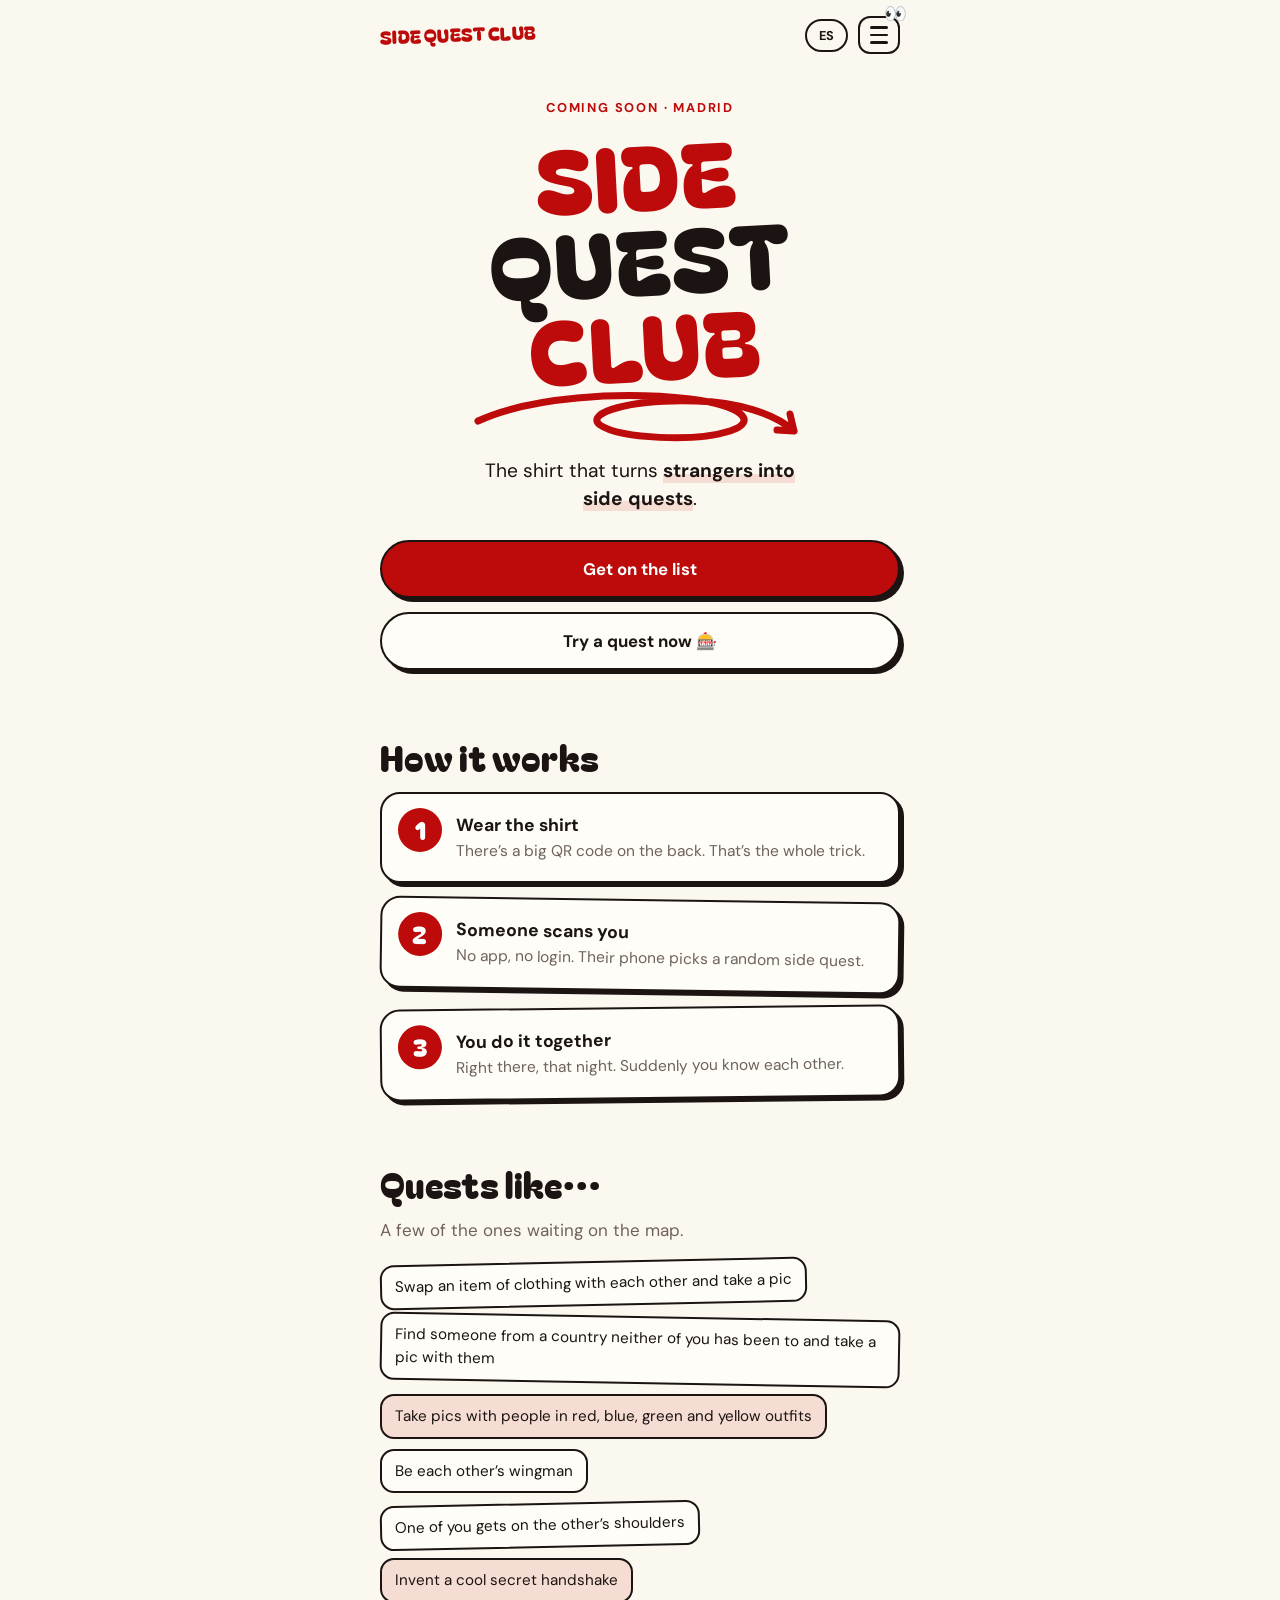
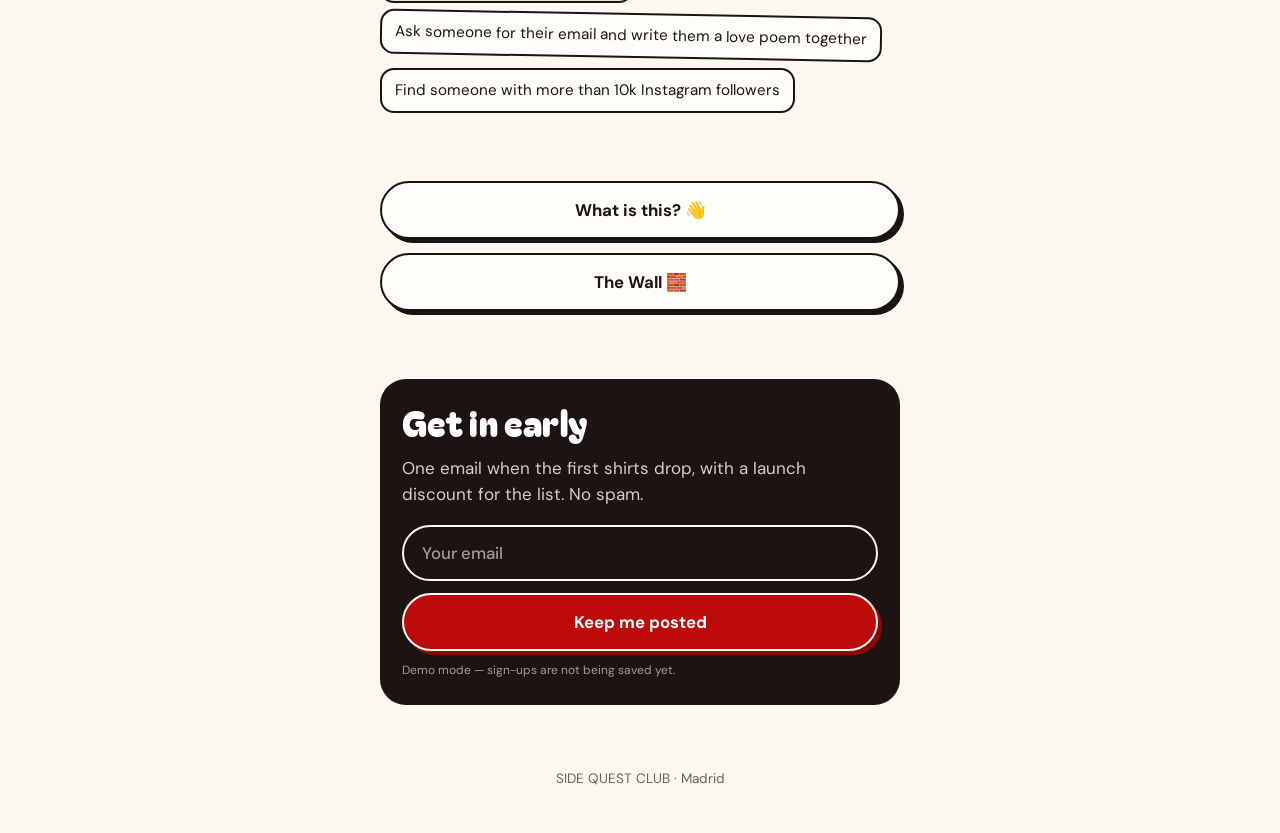
==== index.html @ 709b8482 "Off-the-usual-night map, new opening line, general quest pack, wall handles - Map now shows the rout" ====
<!doctype html>
<html lang="en">
<head>
<meta charset="utf-8">
<meta name="viewport" content="width=device-width,initial-scale=1,viewport-fit=cover">
<title>SIDE QUEST CLUB — the shirt that starts side quests</title>
<meta name="description" content="A shirt with a QR code on the back. People scan it, get a side quest, and you do it together. Side Quest Club gets people out of their comfort zone and talking to each other.">
<meta name="theme-color" content="#fbf8ef">
<link rel="preload" href="fonts/bagel-fat-one.woff2" as="font" type="font/woff2" crossorigin>
<link rel="stylesheet" href="css/style.css">
</head>
<body>
<div class="wrap">
  <header class="top">
    <a class="mark display" href="#home">SIDE QUEST CLUB</a>
    <div class="right">
      <button class="lang" id="lang" aria-label="Language">ES</button>
      <button class="burger" id="burger" aria-label="Menu"><i></i><i></i><i></i><span class="peek" aria-hidden="true">👀</span></button>
    </div>
  </header>

  <nav class="menu" id="menu" hidden>
    <button class="x" id="menuClose" aria-label="Close">✕</button>
    <a href="#home"><span data-i18n="mHome"></span><small data-i18n="mHomeS"></small></a>
    <a href="p/?s=demo" id="tryLink"><span data-i18n="mTry"></span><small data-i18n="mTryS"></small></a>
    <a href="#wall"><span data-i18n="mWall"></span><small data-i18n="mWallS"></small></a>
    <a href="#about"><span data-i18n="mAbout"></span><small data-i18n="mAboutS"></small></a>
    <a href="#club"><span data-i18n="mClub"></span><small data-i18n="mClubS"></small></a>
    <div class="foot">SIDE QUEST CLUB · Madrid</div>
  </nav>

  <main>
    <!-- ===== HOME ===== -->
    <section id="v-home" hidden style="padding:0">
      <div class="hero">
        <div class="kicker" data-i18n="hKicker"></div>
        <h1 class="display"><span>SIDE</span><span class="ink">QUEST</span><span>CLUB</span></h1>
        <svg class="loop" viewBox="0 0 340 60" aria-hidden="true"><path d="M8 34C60 10 150 4 220 12c50 6 70 22 40 32-34 11-110 8-130-6-16-12 30-26 96-24 40 1 78 12 98 30m0 0-4-17m4 17-17-1"/></svg>
        <p class="lede" data-i18n="hLede"></p>
        <div class="stack">
          <a class="btn red" href="#club" data-i18n="ctaList"></a>
          <a class="btn" href="p/?s=demo" data-i18n="ctaTry"></a>
        </div>
      </div>
      <section>
        <h2 class="display" data-i18n="howH"></h2>
        <div class="steps">
          <div class="step"><h3 data-i18n="s1h"></h3><p data-i18n="s1p"></p></div>
          <div class="step"><h3 data-i18n="s2h"></h3><p data-i18n="s2p"></p></div>
          <div class="step"><h3 data-i18n="s3h"></h3><p data-i18n="s3p"></p></div>
        </div>
      </section>
      <section>
        <h2 class="display" data-i18n="questsH"></h2>
        <p class="sub" data-i18n="questsP"></p>
        <div class="chips" id="chips"></div>
      </section>
      <section class="stack">
        <a class="btn" href="#about" data-i18n="hAbout"></a>
        <a class="btn" href="#wall" data-i18n="hWall"></a>
      </section>
      <section>
        <div class="wlbox">
          <h2 class="display" data-i18n="listH"></h2>
          <p class="sub" data-i18n="listP"></p>
          <form class="wl" data-source="home" novalidate>
            <input type="email" name="email" autocomplete="email" inputmode="email" autocapitalize="off" autocorrect="off" maxlength="120" aria-label="Email">
            <p class="wlerr" hidden></p>
            <button class="btn red" type="submit"></button>
          </form>
          <p class="demo" hidden></p>
        </div>
      </section>
    </section>

    <!-- ===== WALL ===== -->
    <section class="page" id="v-wall" hidden>
      <div class="kicker" data-i18n="wallKicker"></div>
      <h1 class="display" data-i18n="wallTitle"></h1>
      <p class="sub" data-i18n="wallSub"></p>
      <form class="wallform" id="wallForm">
        <textarea id="wallText" rows="3" maxlength="280" required data-i18n-ph="wallPh"></textarea>
        <input type="text" id="wallIg" maxlength="31" autocapitalize="off" autocorrect="off" autocomplete="off" data-i18n-ph="igPh">
        <button class="btn red" type="submit" id="wallSend" data-i18n="wallSend"></button>
      </form>
      <div class="wallbg"><div class="msgs" id="msgs"></div></div>
      <p class="smallnote" id="wallDemo" hidden data-i18n="wallDemo"></p>
    </section>

    <!-- ===== ABOUT ===== -->
    <section class="page" id="v-about" hidden>
      <div class="kicker" data-i18n="abKicker"></div>
      <h1 class="display" data-i18n="abTitle"></h1>
      <p class="big" data-i18n="abVision"></p>
      <h2 data-i18n="abMissionH"></h2>
      <p data-i18n="abMission"></p>
      <p data-i18n="abMission2"></p>
      <h2 data-i18n="abWhoH"></h2>
      <p data-i18n="abWho1"></p>
      <p data-i18n="abWho2"></p>
      <p data-i18n="abWho3"></p>
      <span class="sig">— Aron</span>
      <div class="stack" style="margin-top:26px">
        <a class="btn red" href="#club" data-i18n="abCta"></a>
      </div>
    </section>

    <!-- ===== CLUB ===== -->
    <section class="page" id="v-club" hidden>
      <div class="kicker" data-i18n="clKicker"></div>
      <h1 class="display" data-i18n="clTitle"></h1>
      <p data-i18n="clIntro"></p>
      <div class="cards">
        <div class="cardx"><span class="tag" data-i18n="tagFirst"></span><h3 data-i18n="c1h"></h3><p data-i18n="c1p"></p></div>
        <div class="cardx"><span class="tag" data-i18n="tagPlan"></span><h3 data-i18n="c2h"></h3><p data-i18n="c2p"></p></div>
        <div class="cardx"><span class="tag" data-i18n="tagPlan"></span><h3 data-i18n="c3h"></h3><p data-i18n="c3p"></p></div>
        <div class="cardx"><span class="tag" data-i18n="tagPlan"></span><h3 data-i18n="c4h"></h3><p data-i18n="c4p"></p></div>
      </div>
      <div class="wlbox">
        <h2 class="display" data-i18n="listH"></h2>
        <p class="sub" data-i18n="listP"></p>
        <form class="wl" data-source="club-page" novalidate>
          <input type="email" name="email" autocomplete="email" inputmode="email" autocapitalize="off" autocorrect="off" maxlength="120" aria-label="Email">
          <p class="wlerr" hidden></p>
          <button class="btn red" type="submit"></button>
        </form>
        <p class="demo" hidden></p>
      </div>
    </section>
  </main>
  <footer>SIDE QUEST CLUB · Madrid</footer>
</div>
<script src="js/text.js"></script>
<script src="js/common.js"></script>
<script src="js/quests.js"></script>
<script src="js/home.js"></script>
</body>
</html>
---- css/style.css ----
@font-face{font-family:"Bagel Fat One";src:url(../fonts/bagel-fat-one.woff2) format("woff2");font-display:swap}
@font-face{font-family:"DM Sans";src:url(../fonts/dm-sans.woff2) format("woff2");font-weight:100 1000;font-display:swap}
:root{--bg:#fbf8ef;--ink:#1b1412;--red:#bd0a0a;--red-d:#8f0606;--blush:#f6ddd3;--mute:#6f625c;--card:#fffdf7;--redt:#bd0a0a;--sh:4px 4px 0 var(--ink)}
*{box-sizing:border-box;margin:0}
html{-webkit-text-size-adjust:100%}
body{background:var(--bg);color:var(--ink);font:400 17px/1.5 "DM Sans",system-ui,-apple-system,Segoe UI,sans-serif;min-height:100dvh;overflow-x:hidden}
[hidden]{display:none!important}
.wrap{max-width:560px;margin:0 auto;padding:0 20px}
.display{font-family:"Bagel Fat One","Arial Black",system-ui,sans-serif;font-weight:400;line-height:.95;letter-spacing:.01em}
a{color:inherit}

/* top bar */
.top{display:flex;align-items:center;justify-content:space-between;padding:16px 0}
.mark{font-size:1.15rem;color:var(--redt);text-decoration:none;transform:rotate(-2deg);display:inline-block}
.lang{font:700 .8rem "DM Sans",sans-serif;background:none;border:2px solid var(--ink);border-radius:99px;padding:6px 12px;color:var(--ink);cursor:pointer}

/* buttons */
.btn{display:block;width:100%;font:700 1.05rem "DM Sans",sans-serif;padding:16px 20px;border-radius:99px;border:2.5px solid var(--ink);background:var(--card);color:var(--ink);box-shadow:var(--sh);cursor:pointer;text-align:center;text-decoration:none;transition:transform .08s,box-shadow .08s}
.btn:active{transform:translate(3px,3px);box-shadow:1px 1px 0 var(--ink)}
.btn.red{background:var(--red);color:#fff}
.btn.big{font-family:"Bagel Fat One",sans-serif;font-weight:400;font-size:1.9rem;letter-spacing:.04em;padding:18px}
.btn.plain{border:0;box-shadow:none;background:none;text-decoration:underline;font-weight:500;color:var(--mute);padding:10px}
.btn:disabled{opacity:.6}
.stack{display:grid;gap:14px}

/* hero */
.hero{padding:28px 0 36px;text-align:center;position:relative}
.kicker{font-weight:700;font-size:.8rem;letter-spacing:.14em;text-transform:uppercase;color:var(--redt)}
.hero h1{font-size:clamp(3.4rem,17vw,5.6rem);color:var(--red);margin:14px 0 6px;transform:rotate(-3deg)}
.hero h1 span{display:block}
.hero h1 .ink{color:var(--ink)}
.loop{display:block;width:78%;max-width:340px;margin:-6px auto 10px}
.loop path{fill:none;stroke:var(--red);stroke-width:7;stroke-linecap:round;stroke-linejoin:round}
.lede{font-size:1.2rem;max-width:26ch;margin:0 auto 26px}
.lede b{background:linear-gradient(transparent 62%,var(--blush) 62%)}

section{padding:34px 0}
h2.display{font-size:2.2rem;margin-bottom:18px}
.sub{color:var(--mute);margin-bottom:18px}

/* steps */
.steps{display:grid;gap:16px;counter-reset:s}
.step{background:var(--card);border:2.5px solid var(--ink);border-radius:20px;padding:18px 18px 18px 74px;position:relative;box-shadow:var(--sh)}
.step:nth-child(2){transform:rotate(.8deg)}.step:nth-child(3){transform:rotate(-.6deg)}
.step::before{counter-increment:s;content:counter(s);position:absolute;left:16px;top:14px;width:44px;height:44px;border-radius:50%;background:var(--red);color:#fff;font:400 1.5rem/44px "Bagel Fat One",sans-serif;text-align:center}
.step h3{font-size:1.1rem;margin-bottom:2px}
.step p{color:var(--mute);font-size:.97rem}

/* quest chips */
.chips{display:flex;flex-wrap:wrap;gap:10px}
.chip{border:2px solid var(--ink);border-radius:14px;padding:9px 13px;font-size:.95rem;background:var(--card)}
.chip:nth-child(3n){background:var(--blush)}
.chip:nth-child(4n+1){transform:rotate(-1.2deg)}.chip:nth-child(5n+2){transform:rotate(1deg)}

/* waitlist */
.wlbox{background:var(--ink);color:var(--bg);border-radius:26px;padding:26px 22px}
.wlbox h2{color:#fff}
.wlbox .sub{color:#d9cdc6}
.wl{display:grid;gap:12px}
.wl input{font:500 1.05rem "DM Sans",sans-serif;padding:15px 18px;border-radius:99px;border:2.5px solid var(--bg);background:transparent;color:#fff;width:100%}
.wl input::placeholder{color:#a89a93}
.wl .btn{border-color:var(--bg);box-shadow:4px 4px 0 var(--red-d)}
.wlmsg{font-weight:700;font-size:1.1rem;padding:8px 0}
.wlerr{color:#ffb4a8;font-size:.9rem}
.demo{font-size:.75rem;color:#a89a93;margin-top:10px}
.light.wlbox{background:var(--card);color:var(--ink);border:2.5px solid var(--ink);box-shadow:var(--sh)}
.light.wlbox h2{color:var(--redt)}.light.wlbox .sub{color:var(--mute)}
.light .wl input{border-color:var(--ink);color:var(--ink)}
.light .wl .btn{border-color:var(--ink);box-shadow:var(--sh)}
.light .wlerr{color:var(--red)}.light .demo{color:var(--mute)}

footer{padding:30px 0 44px;text-align:center;color:var(--mute);font-size:.85rem}

/* ===== play page ===== */
.play{padding:6px 0 40px;text-align:center}
.play h1{font-size:clamp(2.3rem,11vw,3.2rem);color:var(--redt);margin:8px 0 10px;transform:rotate(-2deg)}
.play .sub{max-width:30ch;margin-left:auto;margin-right:auto}
.machine{background:var(--card);border:3px solid var(--ink);border-radius:26px;box-shadow:6px 6px 0 var(--ink);padding:14px;margin:20px 0 22px}
.machine .lbl{font-weight:700;font-size:.72rem;letter-spacing:.16em;text-transform:uppercase;color:var(--mute);margin-bottom:10px}
.window{border:2.5px solid var(--ink);border-radius:16px;background:var(--bg);min-height:150px;display:grid;place-items:center;padding:18px;overflow:hidden}
.reel{font-size:1.35rem;font-weight:700;line-height:1.25}
.reel.q{font-family:"Bagel Fat One",sans-serif;font-weight:400;font-size:3rem;color:var(--redt);letter-spacing:.1em}
.reel.tick{animation:tick .09s ease-out}
.reel.land{animation:land .45s cubic-bezier(.2,1.6,.4,1)}
@keyframes tick{from{transform:translateY(-60%);opacity:.2;filter:blur(3px)}to{transform:none;opacity:1;filter:none}}
@keyframes land{from{transform:scale(.8) rotate(-3deg)}to{transform:none}}
.devil{display:flex;align-items:center;justify-content:center;gap:10px;margin:0 0 18px;font-weight:700;font-size:.95rem;cursor:pointer;user-select:none}
.devil input{appearance:none;width:46px;height:26px;border-radius:99px;border:2.5px solid var(--ink);background:var(--card);position:relative;cursor:pointer;margin:0}
.devil input::after{content:"";position:absolute;top:2px;left:2px;width:17px;height:17px;border-radius:50%;background:var(--ink);transition:transform .15s}
.devil input:checked{background:var(--red)}
.devil input:checked::after{transform:translateX(20px);background:#fff}
body.hot{--bg:#171110;--ink:#fbf8ef;--card:#2a1d1a;--mute:#d6c8c1;--blush:#5a1410;--redt:#ff6a5c}
body.hot .btn.red{color:#fff}
.ticket{background:var(--red);color:#fff;border:3px solid var(--ink);border-radius:22px;box-shadow:6px 6px 0 var(--ink);padding:26px 20px;margin:18px 0;transform:rotate(-1.5deg)}
.ticket small{display:block;font-weight:700;letter-spacing:.16em;text-transform:uppercase;font-size:.72rem;opacity:.85;margin-bottom:10px}
.ticket div{font-size:1.5rem;font-weight:700;line-height:1.2}
.note{margin:0 auto 20px;max-width:30ch}
.trophy{font-size:4rem;line-height:1;margin-top:10px}
.shirtid{font-size:.75rem;color:var(--mute);margin-top:26px}
@media (prefers-reduced-motion:reduce){.reel.tick,.reel.land{animation:none}}

/* ===== v2: menu, views, wall, about ===== */
.top .right{display:flex;gap:10px;align-items:center}
.burger{width:42px;height:38px;border:2px solid var(--ink);border-radius:12px;background:none;cursor:pointer;display:grid;place-content:center;gap:5px}
.burger i{display:block;width:18px;height:2.5px;border-radius:2px;background:var(--ink)}
.menu{position:fixed;inset:0;z-index:20;background:var(--red);color:#fff;padding:22px 24px;display:flex;flex-direction:column;gap:6px;overflow:auto}
.menu .x{align-self:flex-end;background:none;border:0;color:#fff;font-size:2rem;line-height:1;cursor:pointer;padding:6px 10px}
.menu a{font-family:"Bagel Fat One",sans-serif;font-size:2.1rem;line-height:1.15;color:#fff;text-decoration:none;padding:10px 0;border-bottom:2px solid rgba(255,255,255,.25)}
.menu a small{display:block;font:500 .9rem "DM Sans",sans-serif;opacity:.85;margin-top:2px}
.menu .foot{margin-top:auto;padding-top:24px;font-size:.85rem;opacity:.85}
.how{display:grid;gap:8px;margin:26px 0 0;text-align:left;font-size:.95rem;color:var(--mute)}
.how div{display:flex;gap:10px;align-items:baseline}
.how b{flex:none;width:24px;height:24px;border-radius:50%;background:var(--ink);color:var(--bg);font-size:.8rem;display:inline-grid;place-items:center}
.page{padding:6px 0 40px}
.page h1{font-size:clamp(2.4rem,11vw,3.2rem);color:var(--redt);margin:8px 0 14px;transform:rotate(-2deg);transform-origin:left}
.page h2{font-size:1.25rem;margin:26px 0 8px}
.page p{margin-bottom:12px}
.page .big{font-size:1.25rem;font-weight:500;line-height:1.35}
.sig{font-family:"Bagel Fat One",sans-serif;font-size:1.6rem;color:var(--redt);transform:rotate(-3deg);display:inline-block;margin-top:6px}
.cards{display:grid;gap:14px;margin:18px 0 26px}
.cardx{background:var(--card);border:2.5px solid var(--ink);border-radius:20px;padding:16px 18px;box-shadow:var(--sh)}
.cardx .tag{display:inline-block;font-weight:700;font-size:.7rem;letter-spacing:.12em;text-transform:uppercase;background:var(--blush);border-radius:99px;padding:3px 10px;margin-bottom:8px}
.cardx h3{font-size:1.15rem;margin-bottom:4px}
.cardx p{color:var(--mute);font-size:.97rem;margin:0}
.twist{font-weight:700;font-size:.8rem;letter-spacing:.14em;text-transform:uppercase;color:var(--redt);margin-bottom:6px}
.more{display:inline-block;margin-top:14px;font-weight:700}
.wallform{display:grid;gap:12px;margin-bottom:22px}
.wallform textarea{font:500 1.05rem "DM Sans",sans-serif;padding:14px 16px;border-radius:18px;border:2.5px solid var(--ink);background:var(--card);color:var(--ink);width:100%;resize:vertical}
.msgs{display:grid;gap:12px}
.msg{background:var(--card);border:2px solid var(--ink);border-radius:16px;padding:12px 14px;overflow-wrap:anywhere}
.msg:nth-child(3n+1){transform:rotate(-.7deg)}.msg:nth-child(3n+2){transform:rotate(.6deg);background:var(--blush)}
.msg small{display:block;color:var(--mute);font-size:.75rem;margin-top:4px}
.empty{color:var(--mute);text-align:center;padding:20px 0}
.smallnote{font-size:.75rem;color:var(--mute);margin-top:10px}

/* ===== v3: home + scan pages ===== */
@font-face{font-family:"Permanent Marker";src:url(../fonts/permanent-marker.woff2) format("woff2");font-display:swap}
.burger{position:relative}
.peek{position:absolute;top:-13px;right:-9px;font-size:1.15rem;line-height:1;animation:peek 2.6s ease-in-out infinite;pointer-events:none}
@keyframes peek{0%,70%,100%{transform:rotate(0) translateY(0)}78%{transform:rotate(-14deg) translateY(-3px)}86%{transform:rotate(12deg) translateY(-3px)}94%{transform:rotate(-6deg)}}
.menu a.cur{opacity:.6}

/* language + quote screens */
.gate{min-height:72dvh;display:grid;align-content:center;gap:18px;text-align:center;padding:20px 0}
.gate h1{font-size:clamp(3rem,15vw,4.6rem);color:var(--redt);transform:rotate(-3deg);margin-bottom:6px}
.gate h1 span{display:block}.gate h1 .ink{color:var(--ink)}
.gate .sub{margin:0 0 6px}
.quote{min-height:78dvh;display:grid;align-content:center;gap:16px;text-align:center;cursor:pointer;padding:20px 6px}
.quote p{font-family:"Bagel Fat One",sans-serif;font-size:clamp(2.2rem,10.5vw,3.2rem);line-height:1.05;color:var(--ink)}
.quote p em{font-style:normal;color:var(--redt)}
.quote cite{font-style:normal;color:var(--mute);font-size:.95rem}
.quote small{color:var(--mute);font-size:.8rem;margin-top:22px;animation:blink 1.6s ease-in-out infinite}
.quote p,.quote cite{animation:rise .7s ease-out both}.quote cite{animation-delay:.35s}
@keyframes rise{from{opacity:0;transform:translateY(14px)}to{opacity:1;transform:none}}
@keyframes blink{50%{opacity:.35}}

/* quest map: leaving the usual night */
.machine{padding:12px}
.map{display:block;width:100%;height:auto;border:2.5px solid var(--ink);border-radius:16px 16px 0 0;background:var(--bg)}
.map .road{fill:none;stroke:var(--mute);stroke-width:3;stroke-dasharray:1 9;stroke-linecap:round;opacity:.7;transition:opacity .6s}
.map .lbl-usual{font:500 9px "DM Sans",sans-serif;fill:var(--mute);letter-spacing:.08em;text-transform:uppercase;transition:opacity .6s}
.map .lbl-side{font:400 13px "Bagel Fat One",sans-serif;fill:var(--redt);opacity:0;transition:opacity .4s}
.map.off .road,.map.off .lbl-usual{opacity:.28}
.map.off .lbl-side{opacity:1}
.map .ghost{fill:none;stroke:var(--redt);stroke-width:2.5;stroke-dasharray:1 8;stroke-linecap:round;opacity:.35}
.map .walked{fill:none;stroke:var(--red);stroke-width:4.5;stroke-linecap:round;stroke-linejoin:round}
.map .pin circle{fill:var(--card);stroke:var(--ink);stroke-width:2.5;transition:fill .15s}
.map .pin text{font:700 11px "DM Sans",sans-serif;fill:var(--ink);text-anchor:middle;dominant-baseline:central}
.map .pin.on circle{fill:var(--red)}.map .pin.on text{fill:#fff}
.map .pin,.map .goal{transform-box:fill-box;transform-origin:center}
.map .pin.on{animation:pop .3s cubic-bezier(.2,1.8,.4,1)}
.map .goal .star{fill:var(--card);stroke:var(--ink);stroke-width:2.5;stroke-linejoin:round;transition:fill .2s}
.map .goal .rays{stroke:var(--redt);stroke-width:3;stroke-linecap:round;opacity:0}
.map .goal.on .star{fill:#ffc531}
.map .goal.on{animation:pop .6s cubic-bezier(.2,2.2,.4,1)}
.map .goal.on .rays{opacity:1;animation:rays 1.4s ease-in-out infinite}
.map .runner{fill:var(--red);stroke:var(--ink);stroke-width:2.5}
@keyframes pop{from{transform:scale(.4)}to{transform:scale(1)}}
@keyframes rays{50%{opacity:.35}}
.machine .window{border-radius:0 0 16px 16px;border-top:0;min-height:138px;align-content:center;gap:8px;transition:box-shadow .3s,background .3s}
.machine .lbl{display:none;margin:0;color:var(--redt)}
.machine.won .lbl{display:block;animation:rise .4s ease-out both}
.machine.won .window{background:var(--card);box-shadow:inset 0 0 0 3px var(--red)}
.machine.won{animation:glow 1.6s ease-in-out 2}
@keyframes glow{50%{box-shadow:6px 6px 0 var(--ink),0 0 0 6px rgba(255,197,49,.55)}}
.reel.sample{color:var(--mute);font-weight:500}

/* quote screen routes */
.quote{position:relative;z-index:1}
.routes{position:fixed;inset:0;width:100%;height:100%;z-index:0;pointer-events:none}
.routes .r{fill:none;stroke:var(--ink);stroke-width:2;stroke-dasharray:2 9;stroke-linecap:round;opacity:.3}
.routes .r.red{stroke:var(--red);opacity:.55}
.routes .m{fill:none;stroke:#fff;stroke-width:8;stroke-dasharray:1;stroke-dashoffset:1;animation:draw 3.4s ease-out forwards}
.routes .m:nth-child(2){animation-delay:.4s}.routes .m:nth-child(3){animation-delay:.9s}.routes .m:nth-child(4){animation-delay:1.3s}
.routes .x{fill:none;stroke:var(--red);stroke-width:3;stroke-linecap:round;opacity:0;animation:rise .4s ease-out 3.2s forwards}
@keyframes draw{to{stroke-dashoffset:0}}
.quote .q2{font:700 1.15rem "DM Sans",sans-serif;color:var(--redt);animation:rise .7s ease-out 1.1s both;letter-spacing:.02em}
.wallform input{font:500 1rem "DM Sans",sans-serif;padding:13px 16px;border-radius:99px;border:2.5px solid var(--ink);background:var(--card);color:var(--ink);width:100%}
.wallbg .msg small a{color:inherit}
@media (prefers-reduced-motion:reduce){.routes .m{animation:none;stroke-dashoffset:0}}

/* brick wall */
.wallbg{margin:0 -20px;padding:22px 20px 30px;min-height:46dvh;background-color:#e2ded8;
  background-image:url("data:image/svg+xml,%3Csvg xmlns='http://www.w3.org/2000/svg' width='120' height='64'%3E%3Cg fill='%23ffffff'%3E%3Crect x='2' y='2' width='56' height='28' rx='2'/%3E%3Crect x='62' y='2' width='56' height='28' rx='2' fill='%23faf8f4'/%3E%3Crect x='-28' y='34' width='56' height='28' rx='2' fill='%23fcfbf8'/%3E%3Crect x='32' y='34' width='56' height='28' rx='2'/%3E%3Crect x='92' y='34' width='56' height='28' rx='2' fill='%23fcfbf8'/%3E%3C/g%3E%3C/svg%3E");background-size:120px 64px}
.wallbg .msgs{display:flex;flex-direction:column;gap:26px}
.wallbg .msg{background:none;border:0;padding:0;font-family:"Permanent Marker","Bagel Fat One",cursive;color:#c20c0c;font-size:1.65rem;line-height:1.15;text-shadow:0 0 1px rgba(194,12,12,.55),1px 2px 0 rgba(120,0,0,.12);max-width:92%}
.wallbg .msg:nth-child(odd){transform:rotate(-2.5deg);align-self:flex-start}
.wallbg .msg:nth-child(even){transform:rotate(2deg);align-self:flex-end;text-align:right}
.wallbg .msg:nth-child(3n){font-size:1.35rem}
.wallbg .msg small{font-family:"DM Sans",sans-serif;color:#6f625c;font-size:.7rem;text-shadow:none;margin-top:2px}
.wallbg .empty{font-family:"Permanent Marker",cursive;color:#8d8780;font-size:1.3rem}
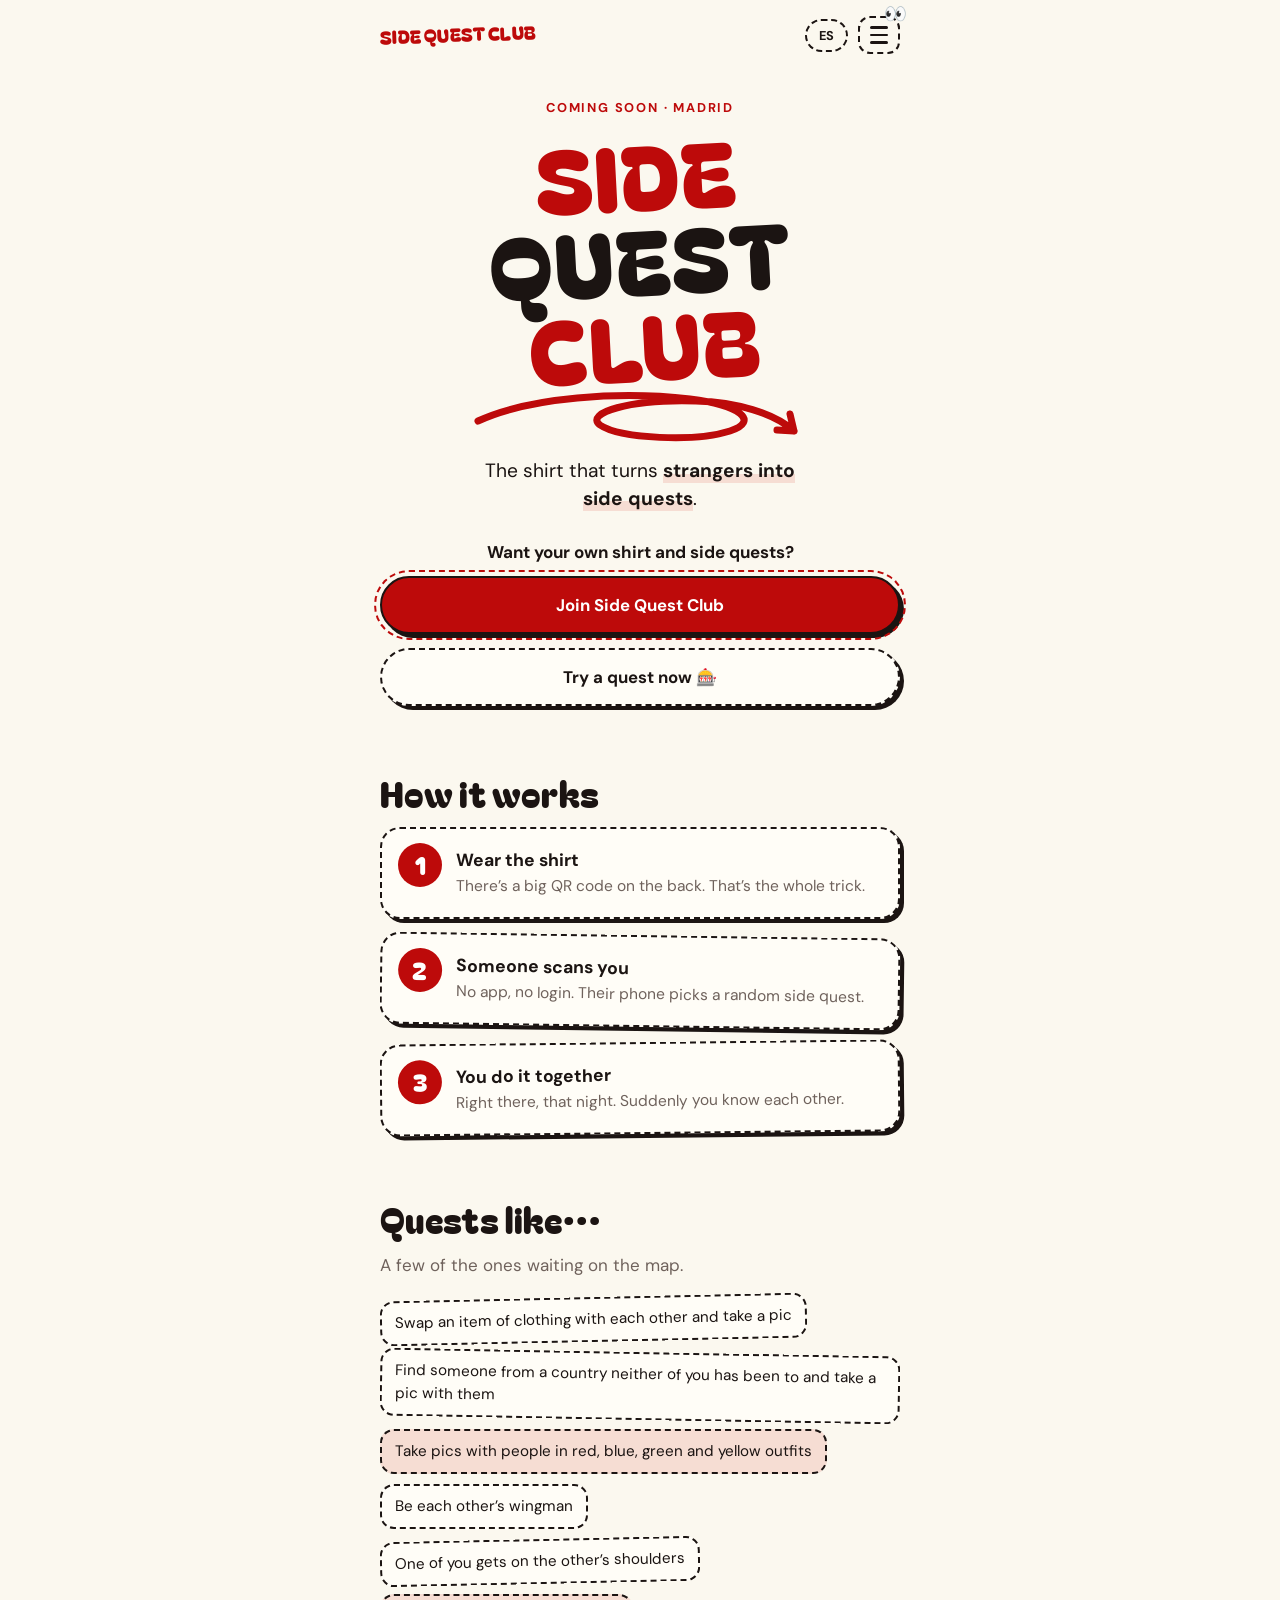
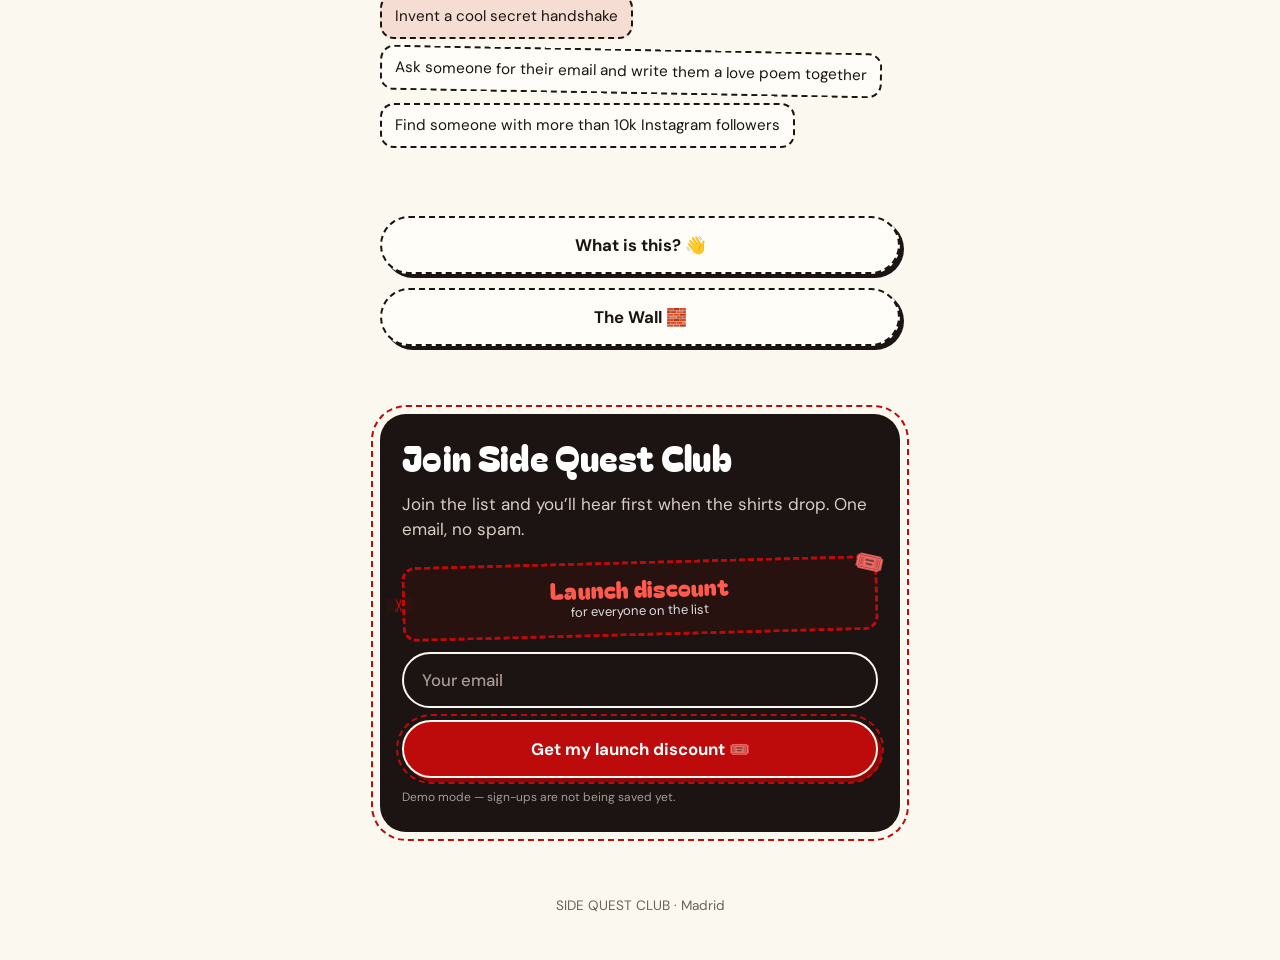
==== commit 0e7e7b67: "Launch discount coupon, dashed accents, weaving quest map, animated what's-coming page - Launch disc" ====
--- a/index.html
+++ b/index.html
@@ -37,6 +37,7 @@
         <h1 class="display"><span>SIDE</span><span class="ink">QUEST</span><span>CLUB</span></h1>
         <svg class="loop" viewBox="0 0 340 60" aria-hidden="true"><path d="M8 34C60 10 150 4 220 12c50 6 70 22 40 32-34 11-110 8-130-6-16-12 30-26 96-24 40 1 78 12 98 30m0 0-4-17m4 17-17-1"/></svg>
         <p class="lede" data-i18n="hLede"></p>
+        <p class="ctaq" data-i18n="ctaQ"></p>
         <div class="stack">
           <a class="btn red" href="#club" data-i18n="ctaList"></a>
           <a class="btn" href="p/?s=demo" data-i18n="ctaTry"></a>
@@ -63,7 +64,8 @@
         <div class="wlbox">
           <h2 class="display" data-i18n="listH"></h2>
           <p class="sub" data-i18n="listP"></p>
-          <form class="wl" data-source="home" novalidate>
+          <div class="coupon"><span class="sc" aria-hidden="true">✂</span><b data-i18n="coupon"></b><small data-i18n="couponS"></small></div>
+        <form class="wl" data-source="home" novalidate>
             <input type="email" name="email" autocomplete="email" inputmode="email" autocapitalize="off" autocorrect="off" maxlength="120" aria-label="Email">
             <p class="wlerr" hidden></p>
             <button class="btn red" type="submit"></button>
@@ -111,14 +113,66 @@
       <h1 class="display" data-i18n="clTitle"></h1>
       <p data-i18n="clIntro"></p>
       <div class="cards">
-        <div class="cardx"><span class="tag" data-i18n="tagFirst"></span><h3 data-i18n="c1h"></h3><p data-i18n="c1p"></p></div>
-        <div class="cardx"><span class="tag" data-i18n="tagPlan"></span><h3 data-i18n="c2h"></h3><p data-i18n="c2p"></p></div>
-        <div class="cardx"><span class="tag" data-i18n="tagPlan"></span><h3 data-i18n="c3h"></h3><p data-i18n="c3p"></p></div>
-        <div class="cardx"><span class="tag" data-i18n="tagPlan"></span><h3 data-i18n="c4h"></h3><p data-i18n="c4p"></p></div>
+        <div class="cardx">
+          <div class="art"><svg viewBox="0 0 300 140" class="a-shirt" aria-hidden="true">
+            <path class="tee" d="M70 30L95 18Q110 28 125 18L150 30 170 55 152 66 146 58V128H74V58L68 66 50 55Z"/>
+            <g class="qr"><rect x="92" y="62" width="36" height="36" rx="2" class="qbg"/>
+              <path d="M95 65h9v9h-9zM116 65h9v9h-9zM95 86h9v9h-9z" class="qd"/>
+              <path d="M107 66h3v3h-3zM107 72h6v3h-6zM98 77h3v6h-3zM104 78h6v3h-6zM113 77h3v3h-3zM119 78h6v3h-6zM110 84h3v6h-3zM116 86h3v3h-3zM122 85h3v9h-3zM107 91h3v4h-3zM116 92h4v3h-4z" class="qd"/></g>
+            <rect class="beam" x="88" y="60" width="44" height="3" rx="1.5"/>
+            <g class="phone"><rect x="205" y="34" width="56" height="98" rx="10"/><rect x="211" y="46" width="44" height="74" rx="4" class="scr"/>
+              <path class="pstar" d="M233 66l3.6 7.3 8 1.2-5.8 5.6 1.4 8-7.2-3.8-7.2 3.8 1.4-8-5.8-5.6 8-1.2z"/>
+              <rect class="pl" x="218" y="96" width="30" height="4" rx="2"/><rect class="pl" x="222" y="104" width="22" height="4" rx="2"/></g>
+            <path class="ray" d="M140 80C165 70 185 70 200 78" />
+          </svg></div>
+          <span class="tag" data-i18n="tagFirst"></span><h3 data-i18n="c1h"></h3><p data-i18n="c1p"></p>
+        </div>
+        <div class="cardx">
+          <div class="art pass">
+            <svg viewBox="0 0 150 150" class="a-guy" aria-hidden="true">
+              <path class="skin" d="M28 150C28 112 34 90 50 82L64 76V64H86V76L100 82C116 90 122 112 122 150Z"/>
+              <circle class="skin" cx="75" cy="44" r="22"/>
+              <path class="hair" d="M53 40C52 22 64 16 76 17 90 17 99 26 97 40 92 32 82 28 70 30 62 31 56 35 53 40Z"/>
+              <path class="shades" d="M58 44h14v6c0 4-3 6-7 6s-7-2-7-6zM78 44h14v6c0 4-3 6-7 6s-7-2-7-6zM72 46h6"/>
+              <path class="smile" d="M68 60q7 5 14 0"/>
+              <path class="line" d="M52 100q12 8 22 0M76 100q12 8 22 0M75 92v46M64 116h22M65 128h20"/>
+              <g class="lanyard"><path class="cord" d="M66 76L72 104M84 76L78 104"/>
+                <rect x="60" y="102" width="30" height="22" rx="3" class="badge"/><text x="75" y="116" class="bt">PASS</text></g>
+              <path class="spark s1" d="M120 70l3 7 7 3-7 3-3 7-3-7-7-3 7-3z"/>
+              <path class="spark s2" d="M24 98l2 5 5 2-5 2-2 5-2-5-5-2 5-2z"/>
+            </svg>
+            <div class="lb"><div class="lbh" data-i18n="lbTonight"></div>
+              <div class="lr"><span data-i18n="lbYou"></span><i style="--w:92%;--d:0s"></i><b>7</b></div>
+              <div class="lr"><span>Lena</span><i style="--w:70%;--d:.2s"></i><b>5</b></div>
+              <div class="lr"><span>Marco</span><i style="--w:45%;--d:.4s"></i><b>3</b></div>
+            </div>
+          </div>
+          <span class="tag" data-i18n="tagPlan"></span><h3 data-i18n="c2h"></h3><p data-i18n="c2p"></p>
+        </div>
+        <div class="cardx">
+          <div class="art squad" aria-hidden="true">
+            <span class="crown">👑</span>
+            <svg viewBox="0 0 60 56"><path d="M15 6L24 2Q30 6 36 2L45 6 56 18 48 24 45 20V54H15V20L12 24 4 18Z"/><rect x="24" y="26" width="12" height="12" rx="1"/></svg>
+            <svg viewBox="0 0 60 56"><path d="M15 6L24 2Q30 6 36 2L45 6 56 18 48 24 45 20V54H15V20L12 24 4 18Z"/><rect x="24" y="26" width="12" height="12" rx="1"/></svg>
+            <svg viewBox="0 0 60 56"><path d="M15 6L24 2Q30 6 36 2L45 6 56 18 48 24 45 20V54H15V20L12 24 4 18Z"/><rect x="24" y="26" width="12" height="12" rx="1"/></svg>
+            <svg viewBox="0 0 60 56"><path d="M15 6L24 2Q30 6 36 2L45 6 56 18 48 24 45 20V54H15V20L12 24 4 18Z"/><rect x="24" y="26" width="12" height="12" rx="1"/></svg>
+          </div>
+          <span class="tag" data-i18n="tagPlan"></span><h3 data-i18n="c3h"></h3><p data-i18n="c3p"></p>
+        </div>
+        <div class="cardx">
+          <div class="art packs" aria-hidden="true">
+            <div class="pk p1"><em>🌍</em><b data-i18n="pk1"></b><small data-i18n="pkWord"></small></div>
+            <div class="pk p2"><em>🌶️</em><b data-i18n="pk2"></b><small data-i18n="pkWord"></small></div>
+            <div class="pk p3"><em>⛺</em><b data-i18n="pk3"></b><small data-i18n="pkWord"></small></div>
+            <div class="pk p4"><em>🐻</em><b data-i18n="pk4"></b><small data-i18n="pkWord"></small></div>
+          </div>
+          <span class="tag" data-i18n="tagPlan"></span><h3 data-i18n="c4h"></h3><p data-i18n="c4p"></p>
+        </div>
       </div>
       <div class="wlbox">
         <h2 class="display" data-i18n="listH"></h2>
         <p class="sub" data-i18n="listP"></p>
+        <div class="coupon"><span class="sc" aria-hidden="true">✂</span><b data-i18n="coupon"></b><small data-i18n="couponS"></small></div>
         <form class="wl" data-source="club-page" novalidate>
           <input type="email" name="email" autocomplete="email" inputmode="email" autocapitalize="off" autocorrect="off" maxlength="120" aria-label="Email">
           <p class="wlerr" hidden></p>
--- a/css/style.css
+++ b/css/style.css
@@ -209,3 +209,119 @@
 .wallbg .msg:nth-child(3n){font-size:1.35rem}
 .wallbg .msg small{font-family:"DM Sans",sans-serif;color:#6f625c;font-size:.7rem;text-shadow:none;margin-top:2px}
 .wallbg .empty{font-family:"Permanent Marker",cursive;color:#8d8780;font-size:1.3rem}
+
+/* ===== v5: dashed accents, launch discount, map, coming-soon animations ===== */
+:root{--dash:2.5px dashed var(--ink)}
+.btn:not(.red):not(.plain){border-style:dashed}
+.btn.red{outline:2px dashed var(--red);outline-offset:4px}
+.btn.red:active{outline-offset:2px}
+.step,.chip,.cardx{border-style:dashed}
+.lang,.burger{border-style:dashed}
+.ticket{outline:2.5px dashed rgba(255,255,255,.75);outline-offset:-12px}
+.wlbox{outline:2.5px dashed var(--red);outline-offset:7px}
+.machine .window{border-style:dashed}
+.ctaq{font-weight:700;margin:0 0 10px}
+
+/* launch-discount coupon */
+.coupon{position:relative;display:grid;gap:1px;text-align:center;border:3px dashed var(--red);border-radius:14px;padding:12px 14px;margin:2px 0 16px;background:rgba(189,10,10,.08);transform:rotate(-1.5deg)}
+.coupon b{font:400 1.45rem/1.05 "Bagel Fat One",sans-serif;color:#ff5a4d;letter-spacing:.01em}
+.coupon small{font-size:.82rem;opacity:.85}
+.coupon .sc{position:absolute;left:-13px;top:50%;transform:translateY(-50%) rotate(-90deg);font-size:1.1rem;color:var(--red);background:inherit}
+.wlbox .coupon{color:#fff}
+.light .coupon,.light.wlbox .coupon{color:var(--ink)}
+.light .coupon b{color:var(--redt)}
+.coupon::after{content:"🎟️";position:absolute;right:-10px;top:-14px;font-size:1.5rem;transform:rotate(14deg);animation:wob 2.4s ease-in-out infinite}
+@keyframes wob{50%{transform:rotate(-6deg) scale(1.08)}}
+
+/* spin page: both answers above the fold */
+#v-spin h1{font-size:clamp(1.9rem,9vw,2.5rem);margin:4px 0 6px}
+#v-spin .sub{margin-bottom:6px;font-size:.98rem}
+#v-spin .machine{margin:12px 0 16px}
+.row2{display:grid;grid-template-columns:1fr 1fr;gap:12px}
+.row2 .btn{padding:15px 8px;font-size:1rem}
+#v-spin .devil{margin:16px 0 4px}
+.machine .window{min-height:118px;padding:14px}
+.reel{font-size:1.25rem}
+
+/* map labels: same small caps style, side quest in red */
+.map .lbl-usual,.map .lbl-side{font:700 9px "DM Sans",sans-serif;letter-spacing:.12em;text-transform:uppercase}
+.map .lbl-usual{fill:var(--mute)}
+.map .lbl-side{fill:var(--redt);opacity:1}
+.map.off .lbl-side{opacity:1}
+
+/* wall report */
+.wallbg .msg .rep{background:none;border:0;padding:0;font:inherit;color:inherit;text-decoration:underline;cursor:pointer}
+.wallbg .msg.gone{font:500 .85rem "DM Sans",sans-serif;color:#6f625c;text-shadow:none}
+
+/* ===== coming-soon card art ===== */
+.cardx .art{height:150px;margin:-4px -6px 12px;border-radius:14px;background:var(--bg);border:2px dashed var(--ink);overflow:hidden;position:relative;display:flex;align-items:center;justify-content:center}
+.cardx .art svg{height:100%;width:auto}
+/* shirt + scan */
+.a-shirt .tee{fill:var(--red);stroke:var(--ink);stroke-width:2.5;stroke-linejoin:round}
+.a-shirt .qbg{fill:#fff;stroke:var(--ink);stroke-width:2}
+.a-shirt .qd{fill:var(--ink)}
+.a-shirt .beam{fill:#ffc531;animation:beam 1.8s ease-in-out infinite;opacity:.9}
+@keyframes beam{0%,100%{transform:translateY(0)}50%{transform:translateY(36px)}}
+.a-shirt .phone rect{fill:var(--card);stroke:var(--ink);stroke-width:2.5}
+.a-shirt .phone .scr{fill:var(--bg);stroke-width:1.5}
+.a-shirt .pl{fill:var(--mute);stroke:none!important;opacity:.5}
+.a-shirt .pstar{fill:#ffc531;stroke:var(--ink);stroke-width:2;transform-box:fill-box;transform-origin:center;animation:pstar 1.8s ease-in-out infinite}
+@keyframes pstar{0%,40%{transform:scale(0)}60%{transform:scale(1.25)}75%,100%{transform:scale(1)}}
+.a-shirt .ray{fill:none;stroke:var(--ink);stroke-width:2;stroke-dasharray:3 6;animation:march 1s linear infinite}
+@keyframes march{to{stroke-dashoffset:-18}}
+/* shirtless pass */
+.art.pass{justify-content:space-around;padding:0 6px}
+.art.pass svg{height:150px;flex:none}
+.a-guy .skin{fill:#e9b48f;stroke:var(--ink);stroke-width:2.5;stroke-linejoin:round}
+.a-guy .hair{fill:var(--ink)}
+.a-guy .shades{fill:var(--ink);stroke:var(--ink);stroke-width:2;stroke-linejoin:round}
+.a-guy .smile,.a-guy .line{fill:none;stroke:#7a3e22;stroke-width:2;stroke-linecap:round}
+.a-guy .cord{fill:none;stroke:var(--red);stroke-width:3}
+.a-guy .badge{fill:#fff;stroke:var(--ink);stroke-width:2}
+.a-guy .bt{font:400 9px "Bagel Fat One",sans-serif;fill:var(--red);text-anchor:middle}
+.a-guy .lanyard{transform-origin:75px 76px;animation:swing 2.6s ease-in-out infinite}
+@keyframes swing{0%,100%{transform:rotate(-6deg)}50%{transform:rotate(6deg)}}
+.a-guy .spark{fill:#ffc531;stroke:var(--ink);stroke-width:1.2;transform-box:fill-box;transform-origin:center;animation:twinkle 1.6s ease-in-out infinite}
+.a-guy .s2{animation-delay:.8s}
+@keyframes twinkle{0%,100%{transform:scale(.3);opacity:.3}50%{transform:scale(1.1);opacity:1}}
+.lb{flex:1;max-width:150px;display:grid;gap:7px;font-size:.78rem;font-weight:700}
+.lbh{font-size:.68rem;letter-spacing:.14em;text-transform:uppercase;color:var(--mute)}
+.lr{display:grid;grid-template-columns:42px 1fr 16px;align-items:center;gap:6px}
+.lr i{display:block;height:10px;border-radius:99px;background:var(--red);border:1.5px solid var(--ink);width:var(--w);animation:grow 3.2s ease-out infinite;animation-delay:var(--d)}
+.lr:first-of-type i{background:#ffc531}
+@keyframes grow{0%{width:4%}55%,100%{width:var(--w)}}
+/* squad */
+.art.squad{gap:6px;align-items:flex-end;padding-bottom:22px}
+.art.squad svg{height:64px;width:auto;animation:hop 1.6s ease-in-out infinite}
+.art.squad svg path{stroke:var(--ink);stroke-width:2.5;stroke-linejoin:round}
+.art.squad svg rect{fill:#fff;stroke:var(--ink);stroke-width:1.5}
+.art.squad svg:nth-of-type(1) path{fill:var(--red)}
+.art.squad svg:nth-of-type(2) path{fill:var(--ink)}.art.squad svg:nth-of-type(2){animation-delay:.2s}
+.art.squad svg:nth-of-type(3) path{fill:#ffc531}.art.squad svg:nth-of-type(3){animation-delay:.4s}
+.art.squad svg:nth-of-type(4) path{fill:var(--blush)}.art.squad svg:nth-of-type(4){animation-delay:.6s}
+@keyframes hop{0%,60%,100%{transform:translateY(0)}30%{transform:translateY(-18px)}}
+.art.squad .crown{position:absolute;top:18px;left:calc(50% - 95px);font-size:1.5rem;animation:crown 6.4s steps(1) infinite}
+@keyframes crown{0%{left:calc(50% - 95px)}25%{left:calc(50% - 35px)}50%{left:calc(50% + 28px)}75%{left:calc(50% - 35px)}}
+/* quest packs */
+.art.packs{perspective:600px}
+.pk{position:absolute;width:86px;height:118px;border:2.5px solid var(--ink);border-radius:12px;display:grid;place-content:center;text-align:center;gap:2px;box-shadow:3px 3px 0 var(--ink);transform-origin:50% 120%;animation:fan 4s ease-in-out infinite}
+.pk em{font-style:normal;font-size:1.6rem}
+.pk b{font:400 1.05rem "Bagel Fat One",sans-serif}
+.pk small{font-size:.65rem;font-weight:700;letter-spacing:.12em;text-transform:uppercase}
+.pk::before{content:"";position:absolute;inset:5px;border:1.5px dashed currentColor;border-radius:8px;opacity:.5}
+.p1{background:#2a5bd7;color:#fff;--r:-24deg;--x:-66px}
+.p2{background:var(--red);color:#fff;--r:-8deg;--x:-22px}
+.p3{background:#ffc531;color:var(--ink);--r:8deg;--x:22px}
+.p4{background:var(--card);color:var(--ink);--r:24deg;--x:66px}
+@keyframes fan{0%,12%,100%{transform:translateX(0) rotate(0)}38%,80%{transform:translateX(var(--x)) rotate(var(--r))}}
+@media (prefers-reduced-motion:reduce){.cardx .art *, .coupon::after{animation:none!important}.pk{transform:translateX(var(--x)) rotate(var(--r))}}
+.pk{width:72px;height:104px}
+.pk b{font-size:.92rem}
+.pk em{font-size:1.4rem}
+.p1{--r:-18deg;--x:-58px}.p2{--r:-6deg;--x:-19px}.p3{--r:6deg;--x:19px}.p4{--r:18deg;--x:58px}
+.art.packs{align-items:flex-start;padding-top:10px}
+.pk{transform-origin:50% 230%}
+.p1{--r:-27deg;--x:0px}.p2{--r:-9deg;--x:0px}.p3{--r:9deg;--x:0px}.p4{--r:27deg;--x:0px}
+.pk{width:64px;height:92px;transform-origin:50% 300%}
+.pk b{font-size:.8rem}.pk em{font-size:1.25rem}.pk small{font-size:.58rem}
+.p1{--r:-24deg}.p2{--r:-8deg}.p3{--r:8deg}.p4{--r:24deg}
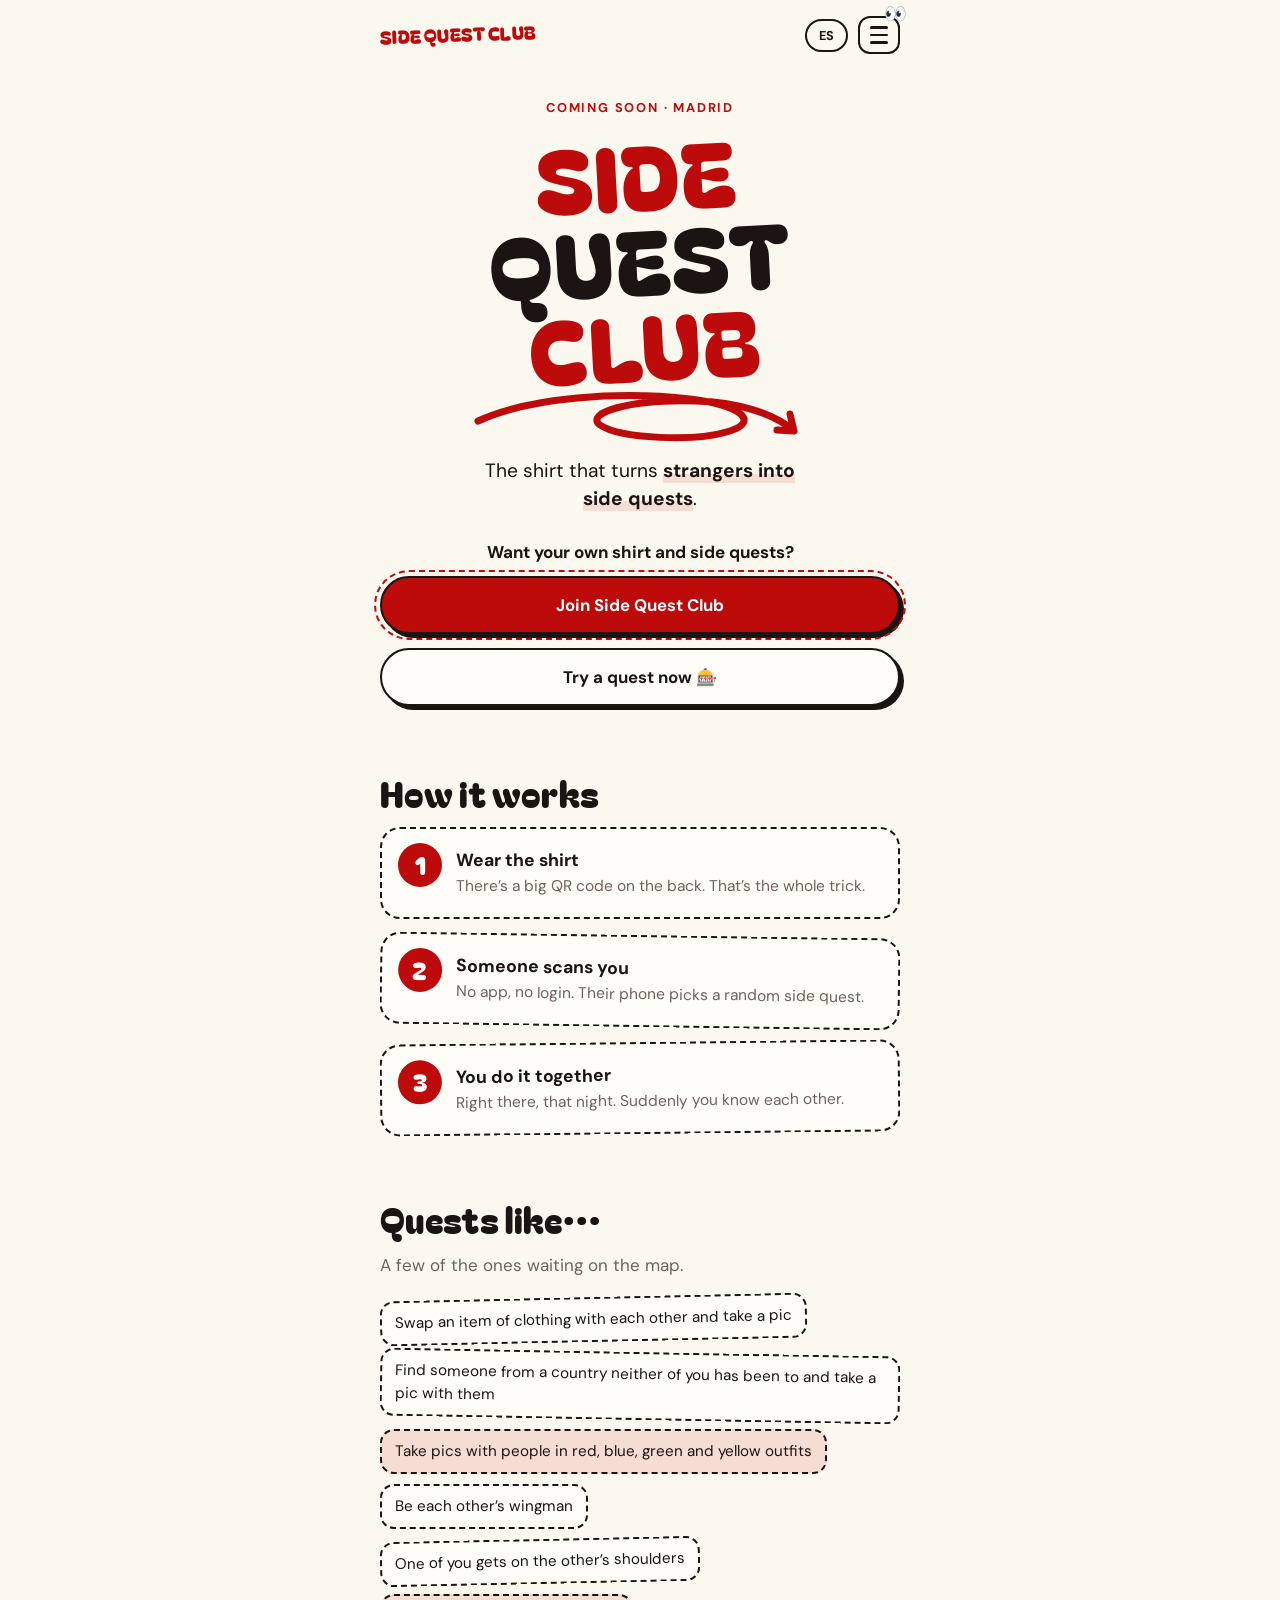
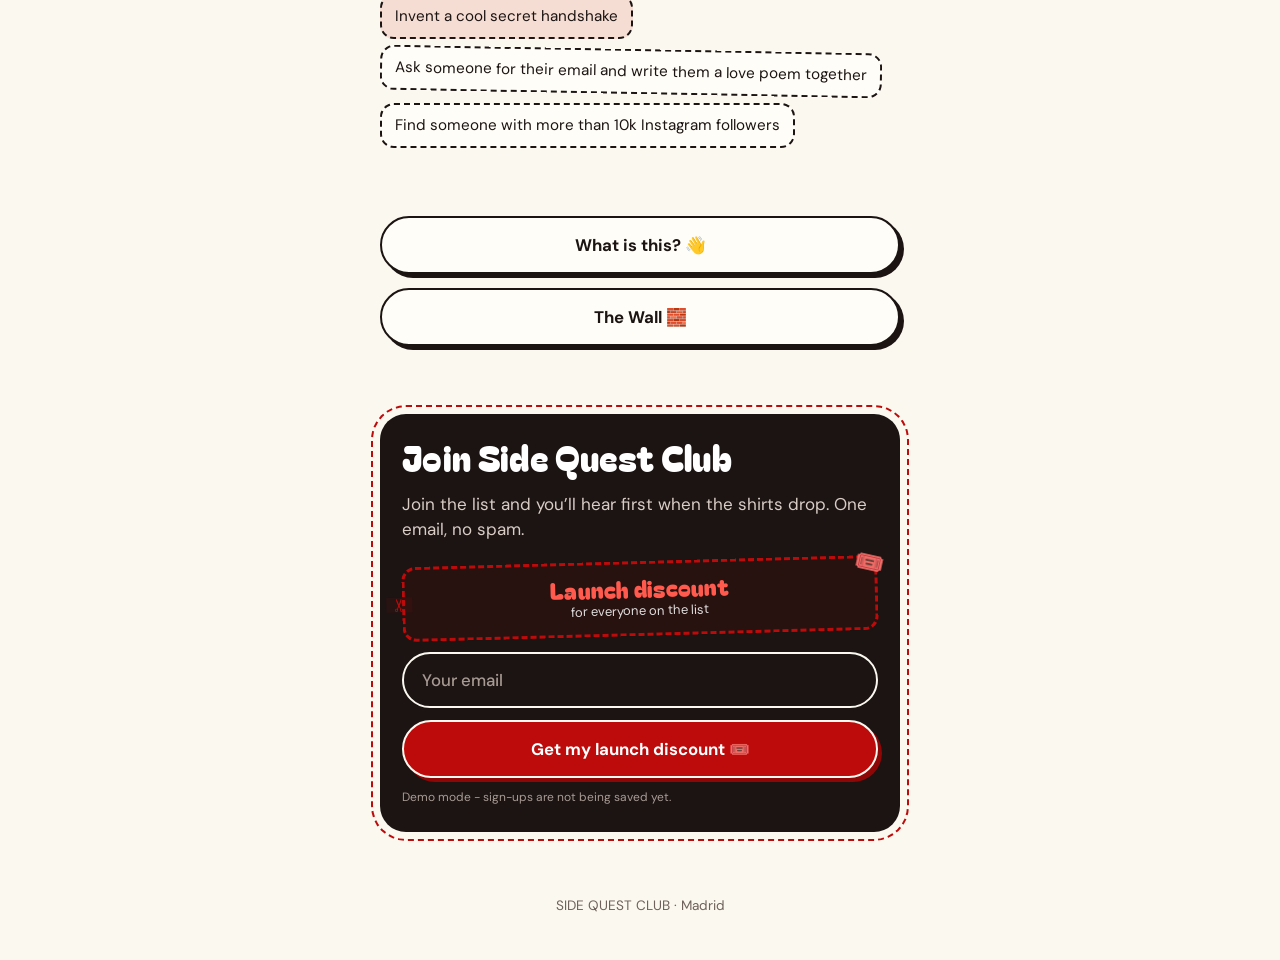
==== commit 3ff49924: "New Shirtless Pass guy, cleaner map, solid buttons, QR on squad shirts - Shirtless Pass: original yo" ====
--- a/index.html
+++ b/index.html
@@ -3,7 +3,7 @@
 <head>
 <meta charset="utf-8">
 <meta name="viewport" content="width=device-width,initial-scale=1,viewport-fit=cover">
-<title>SIDE QUEST CLUB — the shirt that starts side quests</title>
+<title>SIDE QUEST CLUB - the shirt that starts side quests</title>
 <meta name="description" content="A shirt with a QR code on the back. People scan it, get a side quest, and you do it together. Side Quest Club gets people out of their comfort zone and talking to each other.">
 <meta name="theme-color" content="#fbf8ef">
 <link rel="preload" href="fonts/bagel-fat-one.woff2" as="font" type="font/woff2" crossorigin>
@@ -39,7 +39,7 @@
         <p class="lede" data-i18n="hLede"></p>
         <p class="ctaq" data-i18n="ctaQ"></p>
         <div class="stack">
-          <a class="btn red" href="#club" data-i18n="ctaList"></a>
+          <a class="btn red ring" href="#club" data-i18n="ctaList"></a>
           <a class="btn" href="p/?s=demo" data-i18n="ctaTry"></a>
         </div>
       </div>
@@ -101,9 +101,10 @@
       <p data-i18n="abWho1"></p>
       <p data-i18n="abWho2"></p>
       <p data-i18n="abWho3"></p>
-      <span class="sig">— Aron</span>
+      <span class="sig">- Aron</span>
+      <p class="igline"><span data-i18n="abIg"></span> <a href="https://instagram.com/aron_toth_" target="_blank" rel="noopener">@aron_toth_</a></p>
       <div class="stack" style="margin-top:26px">
-        <a class="btn red" href="#club" data-i18n="abCta"></a>
+        <a class="btn red ring" href="#club" data-i18n="abCta"></a>
       </div>
     </section>
 
@@ -129,17 +130,37 @@
         </div>
         <div class="cardx">
           <div class="art pass">
-            <svg viewBox="0 0 150 150" class="a-guy" aria-hidden="true">
-              <path class="skin" d="M28 150C28 112 34 90 50 82L64 76V64H86V76L100 82C116 90 122 112 122 150Z"/>
-              <circle class="skin" cx="75" cy="44" r="22"/>
-              <path class="hair" d="M53 40C52 22 64 16 76 17 90 17 99 26 97 40 92 32 82 28 70 30 62 31 56 35 53 40Z"/>
-              <path class="shades" d="M58 44h14v6c0 4-3 6-7 6s-7-2-7-6zM78 44h14v6c0 4-3 6-7 6s-7-2-7-6zM72 46h6"/>
-              <path class="smile" d="M68 60q7 5 14 0"/>
-              <path class="line" d="M52 100q12 8 22 0M76 100q12 8 22 0M75 92v46M64 116h22M65 128h20"/>
-              <g class="lanyard"><path class="cord" d="M66 76L72 104M84 76L78 104"/>
-                <rect x="60" y="102" width="30" height="22" rx="3" class="badge"/><text x="75" y="116" class="bt">PASS</text></g>
-              <path class="spark s1" d="M120 70l3 7 7 3-7 3-3 7-3-7-7-3 7-3z"/>
-              <path class="spark s2" d="M24 98l2 5 5 2-5 2-2 5-2-5-5-2 5-2z"/>
+            <svg viewBox="0 -8 150 158" class="a-guy" aria-hidden="true">
+              <!-- arms -->
+              <path class="skin" d="M38 64C28 68 24 80 24 96L22 150H40L42 104 46 84Z"/>
+              <path class="skin" d="M112 64C122 68 126 80 126 96L128 150H110L108 104 104 84Z"/>
+              <!-- torso -->
+              <path class="skin" d="M64 50C56 56 44 58 38 64 34 72 42 80 46 84 48 100 50 124 54 150H96C100 124 102 100 104 84 108 80 116 72 112 64 106 58 94 56 86 50Z"/>
+              <path class="shade" d="M47 84C50 100 52 122 55 148L58 148C56 124 55 104 54 92Z"/>
+              <path class="shade" d="M103 84C100 100 98 122 95 148L92 148C94 124 95 104 96 92Z"/>
+              <!-- muscle lines -->
+              <path class="ln" d="M75 66V150"/>
+              <path class="ln" d="M48 70C56 66 68 68 74 74M102 70C94 66 82 68 76 74"/>
+              <path class="ln" d="M49 84C56 94 68 95 74 89M101 84C94 94 82 95 76 89"/>
+              <path class="ln" d="M63 102Q68 100 73 102M77 102Q82 100 87 102M62 114Q68 112 73 114M77 114Q82 112 88 114M62 126Q68 124 73 126M77 126Q82 124 88 126"/>
+              <path class="ln" d="M56 98C58 112 59 128 62 144M94 98C92 112 91 128 88 144"/>
+              <path class="ln" d="M38 64C40 72 44 78 46 84M112 64C110 72 106 78 104 84"/>
+              <!-- neck + head -->
+              <path class="skin" d="M66 40H84V54C80 58 70 58 66 54Z"/>
+              <path class="skin" d="M59 28C59 16 66 9 75 9S91 16 91 28C91 38 85 47 75 47S59 38 59 28Z"/>
+              <path class="skin" d="M59 27C55 26 55 34 59 35M91 27C95 26 95 34 91 35"/>
+              <path class="stub" d="M62 34C64 42 69 46 75 46S86 42 88 34C85 39 80 41 75 41S65 39 62 34Z"/>
+              <path class="hair" d="M57 27C55 13 63 4 75 4 82 4 88 6 92 11 95 15 95 21 93 27 92 22 90 19 87 17 84 20 78 21 72 19 68 18 63 20 61 24Z"/>
+              <path class="hair" d="M66 7C72 1 84 1 90 7 85 5 79 5 74 8Z"/>
+              <path class="brow" d="M64 24Q68 22 72 24M78 24Q82 22 86 24"/>
+              <path class="eye" d="M66 28Q68.5 26.5 71 28M79 28Q81.5 26.5 84 28"/>
+              <path class="ln" d="M75 29V35L73 36"/>
+              <path class="smile" d="M69 39Q75 43 81 39"/>
+              <!-- pass -->
+              <g class="lanyard"><path class="cord" d="M68 54L72 88M82 54L78 88"/>
+                <rect x="63" y="86" width="24" height="17" rx="3" class="badge"/><text x="75" y="98" class="bt">PASS</text></g>
+              <path class="spark s1" d="M128 40l3 7 7 3-7 3-3 7-3-7-7-3 7-3z"/>
+              <path class="spark s2" d="M20 46l2 5 5 2-5 2-2 5-2-5-5-2 5-2z"/>
             </svg>
             <div class="lb"><div class="lbh" data-i18n="lbTonight"></div>
               <div class="lr"><span data-i18n="lbYou"></span><i style="--w:92%;--d:0s"></i><b>7</b></div>
@@ -152,10 +173,10 @@
         <div class="cardx">
           <div class="art squad" aria-hidden="true">
             <span class="crown">👑</span>
-            <svg viewBox="0 0 60 56"><path d="M15 6L24 2Q30 6 36 2L45 6 56 18 48 24 45 20V54H15V20L12 24 4 18Z"/><rect x="24" y="26" width="12" height="12" rx="1"/></svg>
-            <svg viewBox="0 0 60 56"><path d="M15 6L24 2Q30 6 36 2L45 6 56 18 48 24 45 20V54H15V20L12 24 4 18Z"/><rect x="24" y="26" width="12" height="12" rx="1"/></svg>
-            <svg viewBox="0 0 60 56"><path d="M15 6L24 2Q30 6 36 2L45 6 56 18 48 24 45 20V54H15V20L12 24 4 18Z"/><rect x="24" y="26" width="12" height="12" rx="1"/></svg>
-            <svg viewBox="0 0 60 56"><path d="M15 6L24 2Q30 6 36 2L45 6 56 18 48 24 45 20V54H15V20L12 24 4 18Z"/><rect x="24" y="26" width="12" height="12" rx="1"/></svg>
+            <svg viewBox="0 0 60 56"><path d="M15 6L24 2Q30 6 36 2L45 6 56 18 48 24 45 20V54H15V20L12 24 4 18Z"/><g class="mq"><rect class="b" x="22" y="24" width="16" height="16" rx="1"/><path class="d" d="M24 26h4v4h-4zM32 26h4v4h-4zM24 34h4v4h-4zM30 30h2v2h-2zM33 32h3v2h-3zM30 35h2v3h-2zM34 36h2v2h-2z"/></g></svg>
+            <svg viewBox="0 0 60 56"><path d="M15 6L24 2Q30 6 36 2L45 6 56 18 48 24 45 20V54H15V20L12 24 4 18Z"/><g class="mq"><rect class="b" x="22" y="24" width="16" height="16" rx="1"/><path class="d" d="M24 26h4v4h-4zM32 26h4v4h-4zM24 34h4v4h-4zM30 30h2v2h-2zM33 32h3v2h-3zM30 35h2v3h-2zM34 36h2v2h-2z"/></g></svg>
+            <svg viewBox="0 0 60 56"><path d="M15 6L24 2Q30 6 36 2L45 6 56 18 48 24 45 20V54H15V20L12 24 4 18Z"/><g class="mq"><rect class="b" x="22" y="24" width="16" height="16" rx="1"/><path class="d" d="M24 26h4v4h-4zM32 26h4v4h-4zM24 34h4v4h-4zM30 30h2v2h-2zM33 32h3v2h-3zM30 35h2v3h-2zM34 36h2v2h-2z"/></g></svg>
+            <svg viewBox="0 0 60 56"><path d="M15 6L24 2Q30 6 36 2L45 6 56 18 48 24 45 20V54H15V20L12 24 4 18Z"/><g class="mq"><rect class="b" x="22" y="24" width="16" height="16" rx="1"/><path class="d" d="M24 26h4v4h-4zM32 26h4v4h-4zM24 34h4v4h-4zM30 30h2v2h-2zM33 32h3v2h-3zM30 35h2v3h-2zM34 36h2v2h-2z"/></g></svg>
           </div>
           <span class="tag" data-i18n="tagPlan"></span><h3 data-i18n="c3h"></h3><p data-i18n="c3p"></p>
         </div>
--- a/css/style.css
+++ b/css/style.css
@@ -325,3 +325,39 @@
 .pk{width:64px;height:92px;transform-origin:50% 300%}
 .pk b{font-size:.8rem}.pk em{font-size:1.25rem}.pk small{font-size:.58rem}
 .p1{--r:-24deg}.p2{--r:-8deg}.p3{--r:8deg}.p4{--r:24deg}
+
+/* ===== v6 ===== */
+/* continuous lines on menu, language and white buttons; dashed things never get a shadow */
+.lang,.burger{border-style:solid}
+.btn:not(.red):not(.plain){border-style:solid}
+.btn.red{outline:none}
+.btn.red.ring{outline:2px dashed var(--red);outline-offset:4px}
+.step,.chip,.cardx{box-shadow:none}
+.light.wlbox{box-shadow:none}
+.ticket{box-shadow:none}
+.machine .window{border-style:solid}
+/* map */
+.map .trailpath{fill:none;stroke:none}
+.map .halo{fill:none;stroke:var(--bg);stroke-width:9}
+.map .road{opacity:.9}
+.map .ghost{display:none}
+.map .goal{transform-box:fill-box;transform-origin:center;will-change:transform}
+.map .goal.on{animation:starpop .45s cubic-bezier(.2,1.8,.4,1) both}
+@keyframes starpop{from{transform:scale(.5)}to{transform:scale(1)}}
+.map .goal.on .rays{animation:rays 1.4s ease-in-out .45s infinite}
+.machine.won{animation:glow 1.6s ease-in-out .3s 2}
+/* squad QR */
+.art.squad .mq .b{fill:#fff;stroke:var(--ink);stroke-width:1.2}
+.art.squad .mq .d{fill:var(--ink);stroke:none}
+/* the new guy */
+.a-guy .skin{fill:#d9a27c;stroke:var(--ink);stroke-width:2;stroke-linejoin:round}
+.a-guy .shade{fill:#bf8560;stroke:none}
+.a-guy .stub{fill:#6b4a36;opacity:.22}
+.a-guy .ln{fill:none;stroke:#7a4a2e;stroke-width:1.6;stroke-linecap:round;stroke-linejoin:round}
+.a-guy .hair{fill:#2a1a12;stroke:var(--ink);stroke-width:1.5;stroke-linejoin:round}
+.a-guy .brow{fill:none;stroke:#2a1a12;stroke-width:2.2;stroke-linecap:round}
+.a-guy .eye{fill:none;stroke:var(--ink);stroke-width:2;stroke-linecap:round}
+.a-guy .smile{fill:none;stroke:var(--ink);stroke-width:1.8;stroke-linecap:round}
+.a-guy .lanyard{transform-origin:75px 54px}
+.igline{margin-top:10px;font-weight:700}
+.igline a{color:var(--redt)}
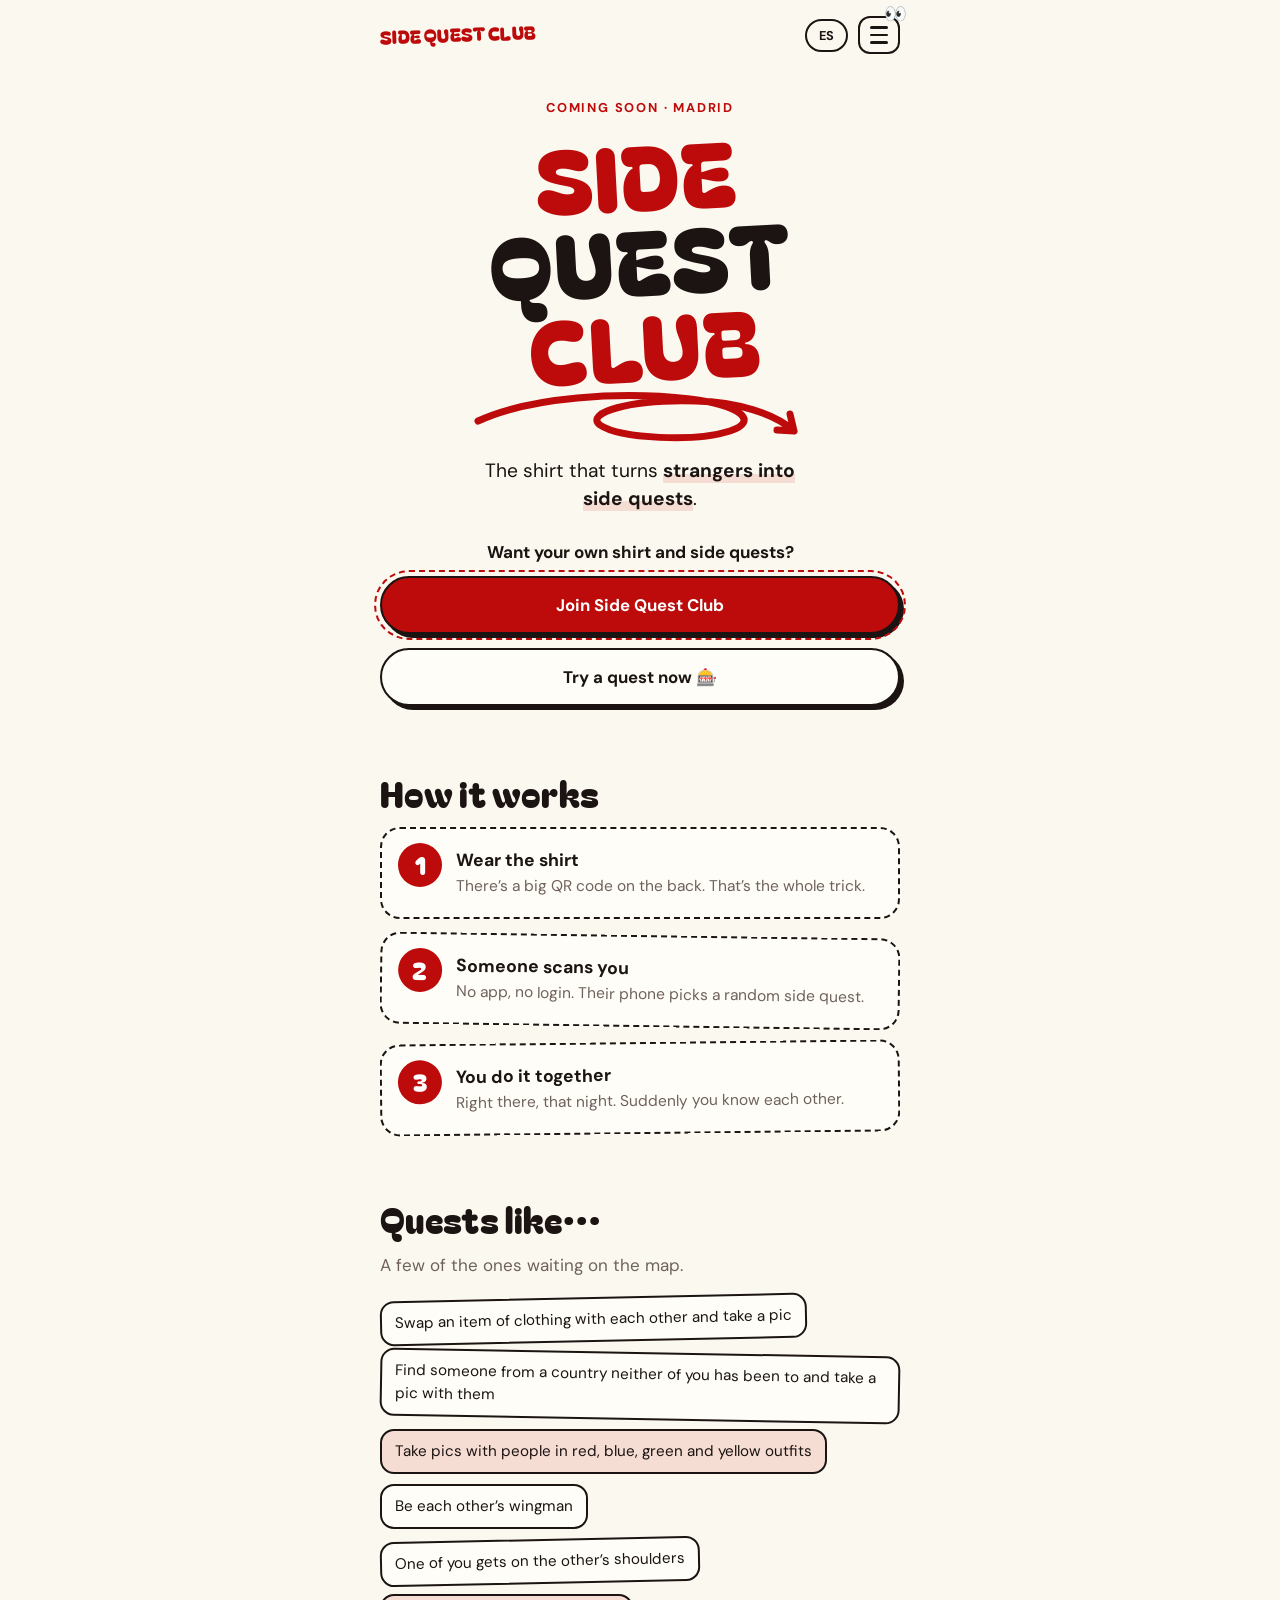
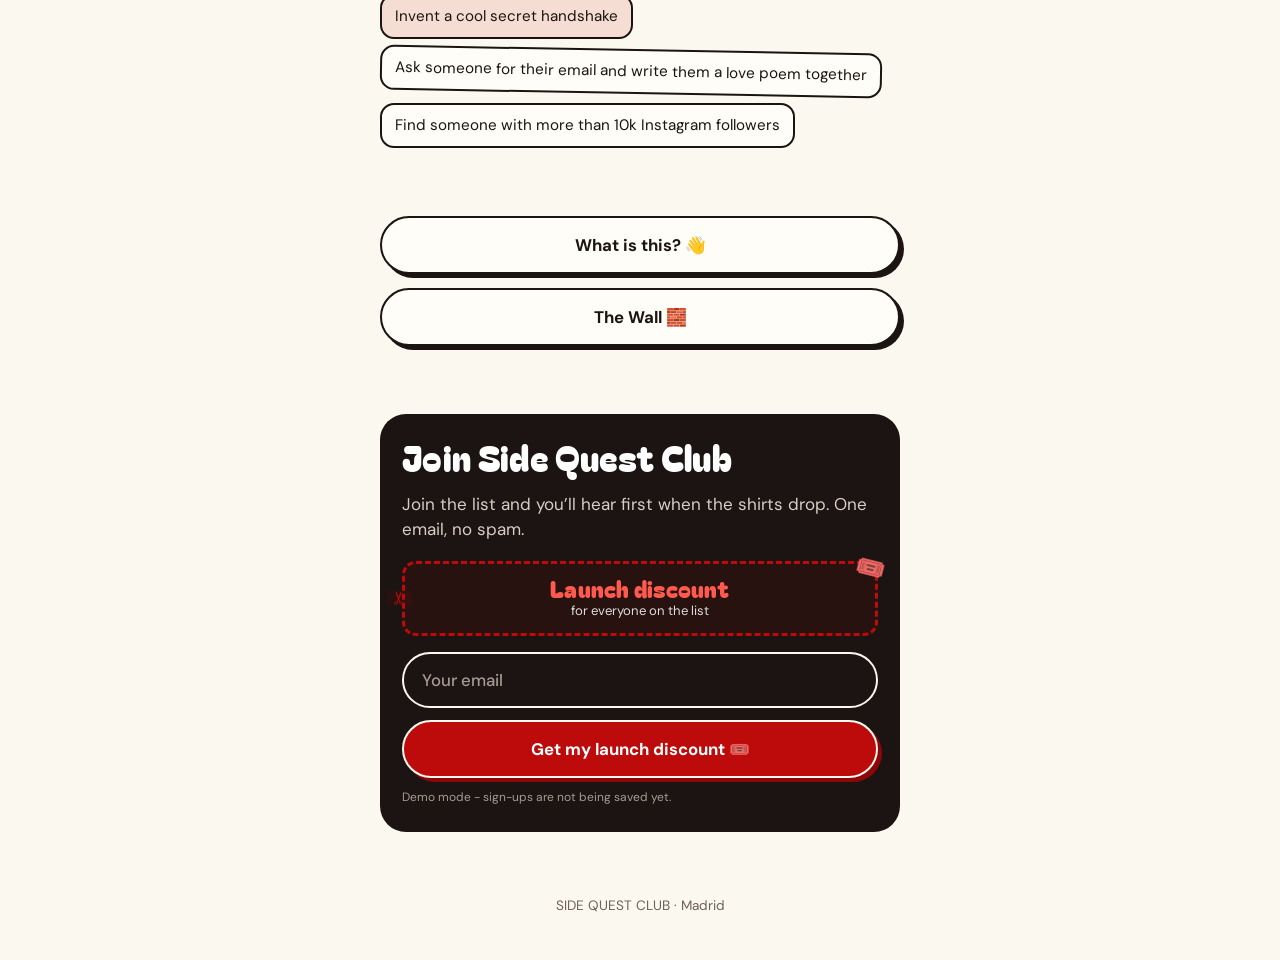
==== commit dbeabd2d: "Hotter Shirtless Pass guy, fewer dashed lines, crown on the shirts, red runs from the start - Shirtl" ====
--- a/index.html
+++ b/index.html
@@ -130,37 +130,49 @@
         </div>
         <div class="cardx">
           <div class="art pass">
-            <svg viewBox="0 -8 150 158" class="a-guy" aria-hidden="true">
+            <svg viewBox="0 -6 150 156" class="a-guy" aria-hidden="true">
               <!-- arms -->
-              <path class="skin" d="M38 64C28 68 24 80 24 96L22 150H40L42 104 46 84Z"/>
-              <path class="skin" d="M112 64C122 68 126 80 126 96L128 150H110L108 104 104 84Z"/>
+              <path class="skin" d="M34 60C22 62 15 74 17 90 18 104 20 120 18 150H38C38 130 40 112 42 98L46 84C44 74 40 66 34 60Z"/>
+              <path class="skin" d="M116 60C128 62 135 74 133 90 132 104 130 120 132 150H112C112 130 110 112 108 98L104 84C106 74 110 66 116 60Z"/>
+              <path class="sh" d="M18 90C20 102 30 106 40 102L42 98C34 102 24 100 18 90ZM132 90C130 102 120 106 110 102L108 98C116 102 126 100 132 90Z"/>
+              <path class="sh" d="M19 120C24 126 32 128 39 126L38 132C30 132 23 128 19 124ZM131 120C126 126 118 128 111 126L112 132C120 132 127 128 131 124Z"/>
+              <path class="ln" d="M22 96C27 104 34 106 40 104M128 96C123 104 116 106 110 104M20 74C26 70 32 70 36 74M130 74C124 70 118 70 114 74"/>
               <!-- torso -->
-              <path class="skin" d="M64 50C56 56 44 58 38 64 34 72 42 80 46 84 48 100 50 124 54 150H96C100 124 102 100 104 84 108 80 116 72 112 64 106 58 94 56 86 50Z"/>
-              <path class="shade" d="M47 84C50 100 52 122 55 148L58 148C56 124 55 104 54 92Z"/>
-              <path class="shade" d="M103 84C100 100 98 122 95 148L92 148C94 124 95 104 96 92Z"/>
-              <!-- muscle lines -->
-              <path class="ln" d="M75 66V150"/>
-              <path class="ln" d="M48 70C56 66 68 68 74 74M102 70C94 66 82 68 76 74"/>
-              <path class="ln" d="M49 84C56 94 68 95 74 89M101 84C94 94 82 95 76 89"/>
-              <path class="ln" d="M63 102Q68 100 73 102M77 102Q82 100 87 102M62 114Q68 112 73 114M77 114Q82 112 88 114M62 126Q68 124 73 126M77 126Q82 124 88 126"/>
-              <path class="ln" d="M56 98C58 112 59 128 62 144M94 98C92 112 91 128 88 144"/>
-              <path class="ln" d="M38 64C40 72 44 78 46 84M112 64C110 72 106 78 104 84"/>
-              <!-- neck + head -->
-              <path class="skin" d="M66 40H84V54C80 58 70 58 66 54Z"/>
-              <path class="skin" d="M59 28C59 16 66 9 75 9S91 16 91 28C91 38 85 47 75 47S59 38 59 28Z"/>
-              <path class="skin" d="M59 27C55 26 55 34 59 35M91 27C95 26 95 34 91 35"/>
-              <path class="stub" d="M62 34C64 42 69 46 75 46S86 42 88 34C85 39 80 41 75 41S65 39 62 34Z"/>
-              <path class="hair" d="M57 27C55 13 63 4 75 4 82 4 88 6 92 11 95 15 95 21 93 27 92 22 90 19 87 17 84 20 78 21 72 19 68 18 63 20 61 24Z"/>
-              <path class="hair" d="M66 7C72 1 84 1 90 7 85 5 79 5 74 8Z"/>
-              <path class="brow" d="M64 24Q68 22 72 24M78 24Q82 22 86 24"/>
-              <path class="eye" d="M66 28Q68.5 26.5 71 28M79 28Q81.5 26.5 84 28"/>
-              <path class="ln" d="M75 29V35L73 36"/>
-              <path class="smile" d="M69 39Q75 43 81 39"/>
+              <path class="skin" d="M64 46C56 52 44 55 34 60 40 66 44 74 46 84 48 100 50 118 56 150H94C100 118 102 100 104 84 106 74 110 66 116 60 106 55 94 52 86 46Z"/>
+              <path class="sh" d="M64 46C60 52 50 55 40 58 50 60 60 58 67 53ZM86 46C90 52 100 55 110 58 100 60 90 58 83 53Z"/>
+              <path class="sh" d="M46 84C48 100 50 118 56 150H60C56 124 54 104 52 90ZM104 84C102 100 100 118 94 150H90C94 124 96 104 98 90Z"/>
+              <!-- chest -->
+              <path class="sh" d="M47 84C53 93 65 97 74 90V94C65 101 51 98 46 88ZM103 84C97 93 85 97 76 90V94C85 101 99 98 104 88Z"/>
+              <path class="hl" d="M52 70C58 66 66 67 70 71 64 70 58 71 52 74ZM98 70C92 66 84 67 80 71 86 70 92 71 98 74Z"/>
+              <path class="ln" d="M47 68C55 63 67 65 74 72M103 68C95 63 83 65 76 72M47 84C53 93 65 97 74 90M103 84C97 93 85 97 76 90M75 66V150"/>
+              <!-- serratus -->
+              <path class="ln" d="M50 92l5 3M51 98l5 3M52 104l5 2M100 92l-5 3M99 98l-5 3M98 104l-5 2"/>
+              <!-- abs -->
+              <path class="sh" d="M62 105Q68 109 73 106V108Q68 111 62 107ZM77 106Q82 109 88 105V107Q82 111 77 108ZM62 117Q68 121 73 118V120Q68 123 62 119ZM77 118Q82 121 88 117V119Q82 123 77 120ZM63 129Q68 133 73 130V132Q68 135 63 131ZM77 130Q82 133 87 129V131Q82 135 77 132Z"/>
+              <path class="sh" d="M73.5 96H76.5V146H73.5Z"/>
+              <path class="ln" d="M62 98C61 112 61 128 64 140M88 98C89 112 89 128 86 140"/>
+              <!-- v-line -->
+              <path class="sh" d="M58 128C62 138 67 145 72 150H68C63 144 59 136 57 128ZM92 128C88 138 83 145 78 150H82C87 144 91 136 93 128Z"/>
+              <!-- neck -->
+              <path class="skin" d="M66 36H84V52C80 56 70 56 66 52Z"/>
+              <path class="ln" d="M68 42L72 53M82 42L78 53"/>
+              <!-- head -->
+              <path class="skin" d="M60 26C60 14 67 8 75 8S90 14 90 26C90 34 88 40 84 44L79 48H71L66 44C62 40 60 34 60 26Z"/>
+              <path class="skin" d="M60 25C56 24 56 33 60 34M90 25C94 24 94 33 90 34"/>
+              <path class="stub" d="M61 32C62 40 66 45 71 48H79C84 45 88 40 89 32 86 38 82 41 75 41S64 38 61 32Z"/>
+              <path class="hair" d="M59 25C56 16 60 8 66 6 68 2 75 0 80 3 86 1 92 5 92 11 95 15 94 21 91 25 89 19 85 16 79 16 73 18 67 16 63 20 61 21 60 23 59 25Z"/>
+              <path class="curl" d="M66 9C68 11 70 11 72 9M74 6C76 8 79 8 81 6M83 8C85 10 88 10 89 8M64 14C66 15 68 15 69 13M86 13C88 15 90 15 91 13"/>
+              <path class="fade" d="M59 25C59 21 60 19 62 18V27ZM91 25C91 21 90 19 88 18V27Z"/>
+              <path class="brow" d="M64 23.5L71 22.8M79 22.8L86 23.5"/>
+              <path class="lid" d="M65 27.5Q68 26 71.5 27.2M78.5 27.2Q82 26 85 27.5"/>
+              <circle class="iris" cx="68.4" cy="28.4" r="1.3"/><circle class="iris" cx="81.6" cy="28.4" r="1.3"/>
+              <path class="ln" d="M75 28V34M73 35Q75 36 77 35"/>
+              <path class="lip" d="M70 40Q75 41.2 80.5 39.2"/>
               <!-- pass -->
-              <g class="lanyard"><path class="cord" d="M68 54L72 88M82 54L78 88"/>
-                <rect x="63" y="86" width="24" height="17" rx="3" class="badge"/><text x="75" y="98" class="bt">PASS</text></g>
-              <path class="spark s1" d="M128 40l3 7 7 3-7 3-3 7-3-7-7-3 7-3z"/>
-              <path class="spark s2" d="M20 46l2 5 5 2-5 2-2 5-2-5-5-2 5-2z"/>
+              <g class="lanyard"><path class="cord" d="M68 52L72 76M82 52L78 76"/>
+                <rect x="66" y="75" width="18" height="13" rx="2" class="badge"/><text x="75" y="84.5" class="bt">PASS</text></g>
+              <path class="spark s1" d="M130 34l3 7 7 3-7 3-3 7-3-7-7-3 7-3z"/>
+              <path class="spark s2" d="M18 40l2 5 5 2-5 2-2 5-2-5-5-2 5-2z"/>
             </svg>
             <div class="lb"><div class="lbh" data-i18n="lbTonight"></div>
               <div class="lr"><span data-i18n="lbYou"></span><i style="--w:92%;--d:0s"></i><b>7</b></div>
@@ -168,15 +180,14 @@
               <div class="lr"><span>Marco</span><i style="--w:45%;--d:.4s"></i><b>3</b></div>
             </div>
           </div>
-          <span class="tag" data-i18n="tagPlan"></span><h3 data-i18n="c2h"></h3><p data-i18n="c2p"></p>
+          <span class="tag" data-i18n="tagPlan"></span><h3 data-i18n="c2h"></h3><p class="tagl" data-i18n="c2t"></p><p data-i18n="c2p"></p>
         </div>
         <div class="cardx">
           <div class="art squad" aria-hidden="true">
-            <span class="crown">👑</span>
-            <svg viewBox="0 0 60 56"><path d="M15 6L24 2Q30 6 36 2L45 6 56 18 48 24 45 20V54H15V20L12 24 4 18Z"/><g class="mq"><rect class="b" x="22" y="24" width="16" height="16" rx="1"/><path class="d" d="M24 26h4v4h-4zM32 26h4v4h-4zM24 34h4v4h-4zM30 30h2v2h-2zM33 32h3v2h-3zM30 35h2v3h-2zM34 36h2v2h-2z"/></g></svg>
-            <svg viewBox="0 0 60 56"><path d="M15 6L24 2Q30 6 36 2L45 6 56 18 48 24 45 20V54H15V20L12 24 4 18Z"/><g class="mq"><rect class="b" x="22" y="24" width="16" height="16" rx="1"/><path class="d" d="M24 26h4v4h-4zM32 26h4v4h-4zM24 34h4v4h-4zM30 30h2v2h-2zM33 32h3v2h-3zM30 35h2v3h-2zM34 36h2v2h-2z"/></g></svg>
-            <svg viewBox="0 0 60 56"><path d="M15 6L24 2Q30 6 36 2L45 6 56 18 48 24 45 20V54H15V20L12 24 4 18Z"/><g class="mq"><rect class="b" x="22" y="24" width="16" height="16" rx="1"/><path class="d" d="M24 26h4v4h-4zM32 26h4v4h-4zM24 34h4v4h-4zM30 30h2v2h-2zM33 32h3v2h-3zM30 35h2v3h-2zM34 36h2v2h-2z"/></g></svg>
-            <svg viewBox="0 0 60 56"><path d="M15 6L24 2Q30 6 36 2L45 6 56 18 48 24 45 20V54H15V20L12 24 4 18Z"/><g class="mq"><rect class="b" x="22" y="24" width="16" height="16" rx="1"/><path class="d" d="M24 26h4v4h-4zM32 26h4v4h-4zM24 34h4v4h-4zM30 30h2v2h-2zM33 32h3v2h-3zM30 35h2v3h-2zM34 36h2v2h-2z"/></g></svg>
+            <span class="sq"><span class="crown">👑</span><svg viewBox="0 0 60 56"><path d="M15 6L24 2Q30 6 36 2L45 6 56 18 48 24 45 20V54H15V20L12 24 4 18Z"/><g class="mq"><rect class="b" x="22" y="24" width="16" height="16" rx="1"/><path class="d" d="M24 26h4v4h-4zM32 26h4v4h-4zM24 34h4v4h-4zM30 30h2v2h-2zM33 32h3v2h-3zM30 35h2v3h-2zM34 36h2v2h-2z"/></g></svg></span>
+            <span class="sq"><span class="crown">👑</span><svg viewBox="0 0 60 56"><path d="M15 6L24 2Q30 6 36 2L45 6 56 18 48 24 45 20V54H15V20L12 24 4 18Z"/><g class="mq"><rect class="b" x="22" y="24" width="16" height="16" rx="1"/><path class="d" d="M24 26h4v4h-4zM32 26h4v4h-4zM24 34h4v4h-4zM30 30h2v2h-2zM33 32h3v2h-3zM30 35h2v3h-2zM34 36h2v2h-2z"/></g></svg></span>
+            <span class="sq"><span class="crown">👑</span><svg viewBox="0 0 60 56"><path d="M15 6L24 2Q30 6 36 2L45 6 56 18 48 24 45 20V54H15V20L12 24 4 18Z"/><g class="mq"><rect class="b" x="22" y="24" width="16" height="16" rx="1"/><path class="d" d="M24 26h4v4h-4zM32 26h4v4h-4zM24 34h4v4h-4zM30 30h2v2h-2zM33 32h3v2h-3zM30 35h2v3h-2zM34 36h2v2h-2z"/></g></svg></span>
+            <span class="sq"><span class="crown">👑</span><svg viewBox="0 0 60 56"><path d="M15 6L24 2Q30 6 36 2L45 6 56 18 48 24 45 20V54H15V20L12 24 4 18Z"/><g class="mq"><rect class="b" x="22" y="24" width="16" height="16" rx="1"/><path class="d" d="M24 26h4v4h-4zM32 26h4v4h-4zM24 34h4v4h-4zM30 30h2v2h-2zM33 32h3v2h-3zM30 35h2v3h-2zM34 36h2v2h-2z"/></g></svg></span>
           </div>
           <span class="tag" data-i18n="tagPlan"></span><h3 data-i18n="c3h"></h3><p data-i18n="c3p"></p>
         </div>
--- a/css/style.css
+++ b/css/style.css
@@ -361,3 +361,38 @@
 .a-guy .lanyard{transform-origin:75px 54px}
 .igline{margin-top:10px;font-weight:700}
 .igline a{color:var(--redt)}
+
+/* ===== v7: fewer dashed lines, never next to solid ones ===== */
+.wlbox{outline:none}
+.ticket{outline:none}
+.chip{border-style:solid}
+.cardx .art{border:0;background:rgba(27,20,18,.035)}
+.pk::before{display:none}
+.coupon{transform:none}
+.tagl{font-size:.85rem;font-weight:700;color:var(--redt)!important;margin:0 0 4px!important}
+/* squad: each shirt carries its own crown */
+.art.squad .sq{position:relative;display:block;animation:hop 1.6s ease-in-out infinite}
+.art.squad .sq svg{animation:none;display:block}
+.art.squad .sq:nth-child(2){animation-delay:.2s}.art.squad .sq:nth-child(3){animation-delay:.4s}.art.squad .sq:nth-child(4){animation-delay:.6s}
+.art.squad .sq:nth-child(1) path:first-child{fill:var(--red)}
+.art.squad .sq:nth-child(2) path:first-child{fill:var(--ink)}
+.art.squad .sq:nth-child(3) path:first-child{fill:#ffc531}
+.art.squad .sq:nth-child(4) path:first-child{fill:var(--blush)}
+.art.squad .crown{position:absolute;top:-30px;left:50%;transform:translateX(-50%);font-size:1.5rem;line-height:1;opacity:0;animation:crownon 6.4s steps(1) infinite}
+.art.squad .sq:nth-child(2) .crown{animation-delay:1.6s}.art.squad .sq:nth-child(3) .crown{animation-delay:3.2s}.art.squad .sq:nth-child(4) .crown{animation-delay:4.8s}
+@keyframes crownon{0%{opacity:1}25%,100%{opacity:0}}
+/* the guy */
+.a-guy .skin{fill:#cf9670;stroke:var(--ink);stroke-width:2;stroke-linejoin:round}
+.a-guy .sh{fill:#9a5d3c;opacity:.38;stroke:none}
+.a-guy .hl{fill:#f0c4a2;opacity:.6;stroke:none}
+.a-guy .ln{fill:none;stroke:#6e3f25;stroke-width:1.5;stroke-linecap:round;stroke-linejoin:round}
+.a-guy .stub{fill:#3d2a1f;opacity:.28}
+.a-guy .hair{fill:#1d130e;stroke:var(--ink);stroke-width:1.5;stroke-linejoin:round}
+.a-guy .curl{fill:none;stroke:#4a3428;stroke-width:1.3;stroke-linecap:round}
+.a-guy .fade{fill:#1d130e;opacity:.45}
+.a-guy .brow{stroke:#1d130e;stroke-width:2.6;stroke-linecap:round;fill:none}
+.a-guy .lid{fill:none;stroke:var(--ink);stroke-width:2.2;stroke-linecap:round}
+.a-guy .iris{fill:#2b1a12}
+.a-guy .lip{fill:none;stroke:#6e3f25;stroke-width:1.8;stroke-linecap:round}
+.a-guy .bt{font-size:6.5px}
+.a-guy .lanyard{transform-origin:75px 52px}
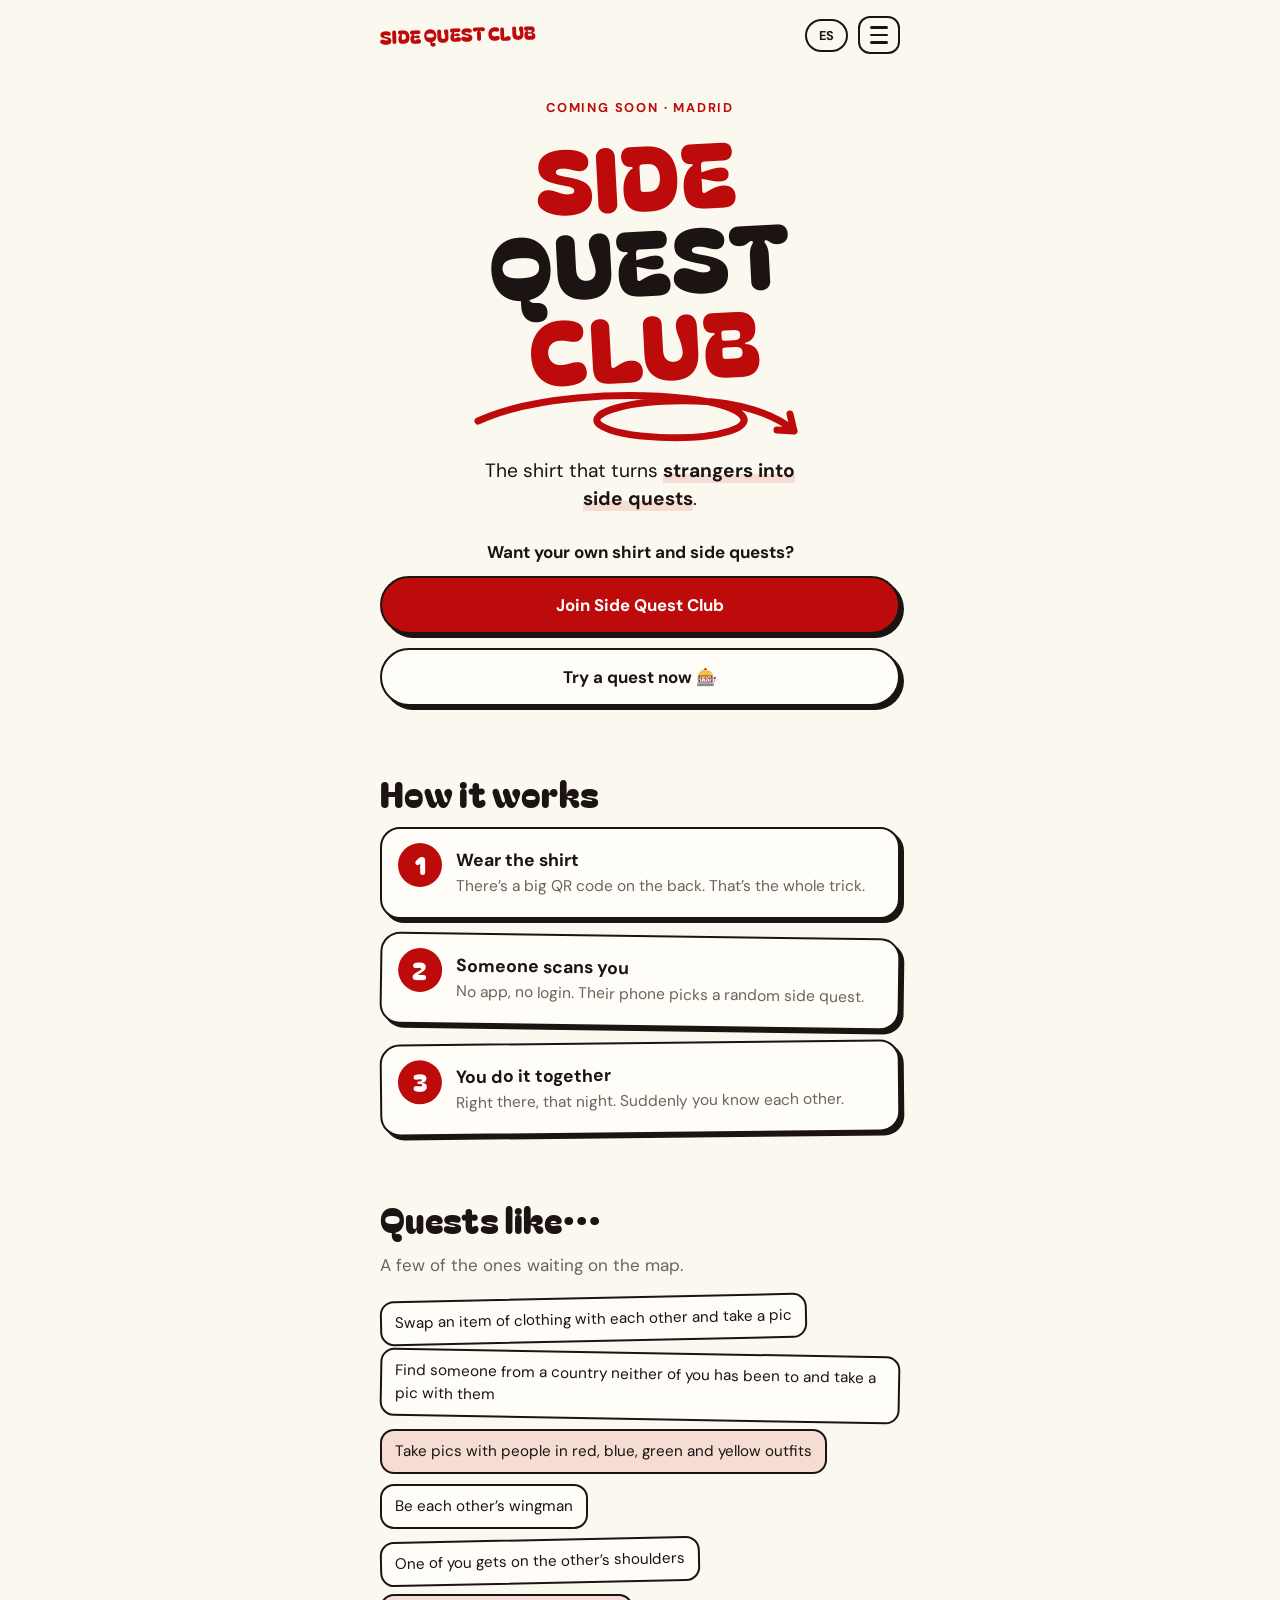
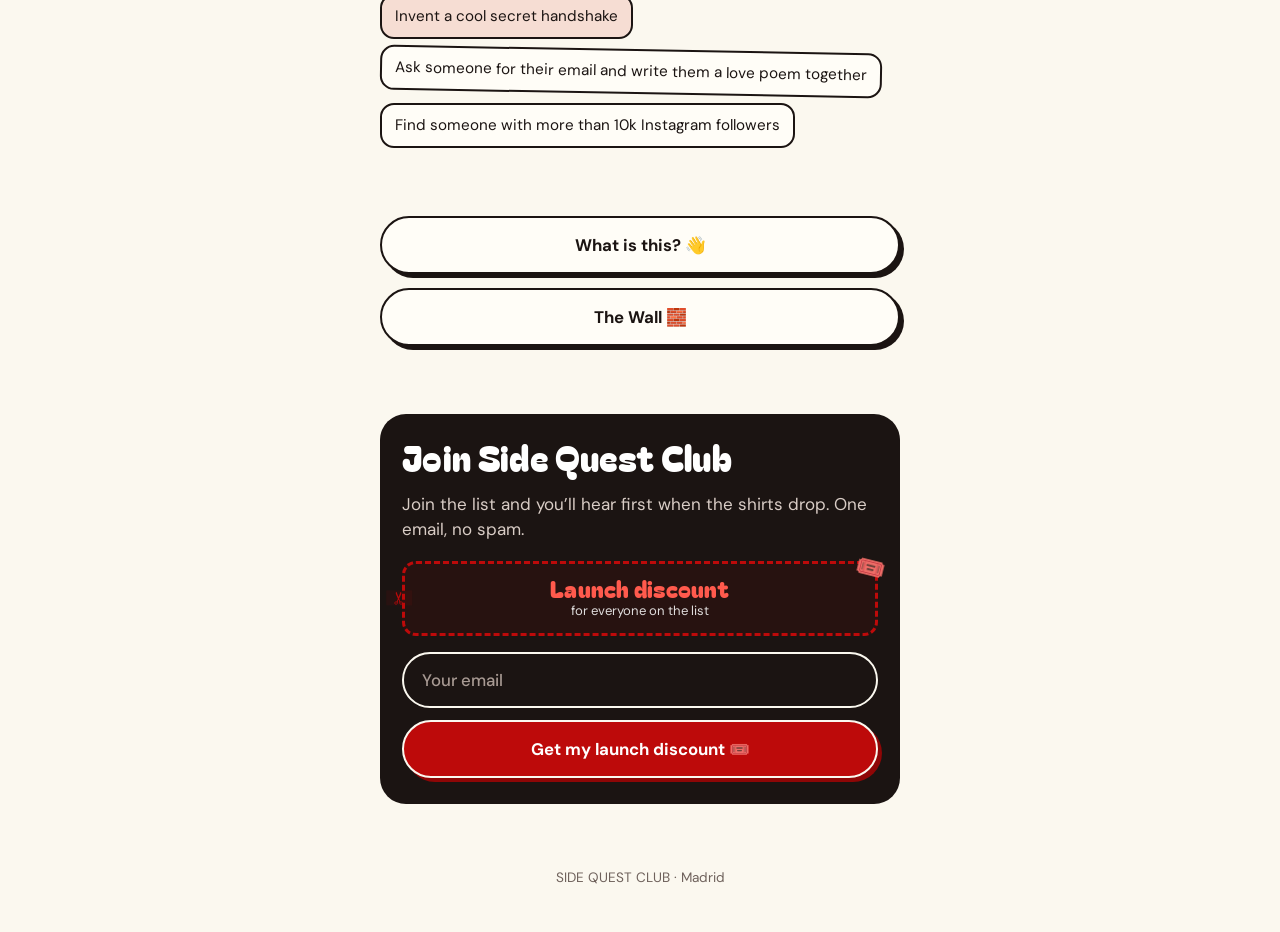
==== commit 11257a06: "Dashed lines only on the coupon and the map; eyes peek every 30s; Shirtless Pass explained - Removed" ====
--- a/index.html
+++ b/index.html
@@ -124,56 +124,20 @@
             <g class="phone"><rect x="205" y="34" width="56" height="98" rx="10"/><rect x="211" y="46" width="44" height="74" rx="4" class="scr"/>
               <path class="pstar" d="M233 66l3.6 7.3 8 1.2-5.8 5.6 1.4 8-7.2-3.8-7.2 3.8 1.4-8-5.8-5.6 8-1.2z"/>
               <rect class="pl" x="218" y="96" width="30" height="4" rx="2"/><rect class="pl" x="222" y="104" width="22" height="4" rx="2"/></g>
-            <path class="ray" d="M140 80C165 70 185 70 200 78" />
           </svg></div>
           <span class="tag" data-i18n="tagFirst"></span><h3 data-i18n="c1h"></h3><p data-i18n="c1p"></p>
         </div>
         <div class="cardx">
           <div class="art pass">
-            <svg viewBox="0 -6 150 156" class="a-guy" aria-hidden="true">
-              <!-- arms -->
-              <path class="skin" d="M34 60C22 62 15 74 17 90 18 104 20 120 18 150H38C38 130 40 112 42 98L46 84C44 74 40 66 34 60Z"/>
-              <path class="skin" d="M116 60C128 62 135 74 133 90 132 104 130 120 132 150H112C112 130 110 112 108 98L104 84C106 74 110 66 116 60Z"/>
-              <path class="sh" d="M18 90C20 102 30 106 40 102L42 98C34 102 24 100 18 90ZM132 90C130 102 120 106 110 102L108 98C116 102 126 100 132 90Z"/>
-              <path class="sh" d="M19 120C24 126 32 128 39 126L38 132C30 132 23 128 19 124ZM131 120C126 126 118 128 111 126L112 132C120 132 127 128 131 124Z"/>
-              <path class="ln" d="M22 96C27 104 34 106 40 104M128 96C123 104 116 106 110 104M20 74C26 70 32 70 36 74M130 74C124 70 118 70 114 74"/>
-              <!-- torso -->
-              <path class="skin" d="M64 46C56 52 44 55 34 60 40 66 44 74 46 84 48 100 50 118 56 150H94C100 118 102 100 104 84 106 74 110 66 116 60 106 55 94 52 86 46Z"/>
-              <path class="sh" d="M64 46C60 52 50 55 40 58 50 60 60 58 67 53ZM86 46C90 52 100 55 110 58 100 60 90 58 83 53Z"/>
-              <path class="sh" d="M46 84C48 100 50 118 56 150H60C56 124 54 104 52 90ZM104 84C102 100 100 118 94 150H90C94 124 96 104 98 90Z"/>
-              <!-- chest -->
-              <path class="sh" d="M47 84C53 93 65 97 74 90V94C65 101 51 98 46 88ZM103 84C97 93 85 97 76 90V94C85 101 99 98 104 88Z"/>
-              <path class="hl" d="M52 70C58 66 66 67 70 71 64 70 58 71 52 74ZM98 70C92 66 84 67 80 71 86 70 92 71 98 74Z"/>
-              <path class="ln" d="M47 68C55 63 67 65 74 72M103 68C95 63 83 65 76 72M47 84C53 93 65 97 74 90M103 84C97 93 85 97 76 90M75 66V150"/>
-              <!-- serratus -->
-              <path class="ln" d="M50 92l5 3M51 98l5 3M52 104l5 2M100 92l-5 3M99 98l-5 3M98 104l-5 2"/>
-              <!-- abs -->
-              <path class="sh" d="M62 105Q68 109 73 106V108Q68 111 62 107ZM77 106Q82 109 88 105V107Q82 111 77 108ZM62 117Q68 121 73 118V120Q68 123 62 119ZM77 118Q82 121 88 117V119Q82 123 77 120ZM63 129Q68 133 73 130V132Q68 135 63 131ZM77 130Q82 133 87 129V131Q82 135 77 132Z"/>
-              <path class="sh" d="M73.5 96H76.5V146H73.5Z"/>
-              <path class="ln" d="M62 98C61 112 61 128 64 140M88 98C89 112 89 128 86 140"/>
-              <!-- v-line -->
-              <path class="sh" d="M58 128C62 138 67 145 72 150H68C63 144 59 136 57 128ZM92 128C88 138 83 145 78 150H82C87 144 91 136 93 128Z"/>
-              <!-- neck -->
-              <path class="skin" d="M66 36H84V52C80 56 70 56 66 52Z"/>
-              <path class="ln" d="M68 42L72 53M82 42L78 53"/>
-              <!-- head -->
-              <path class="skin" d="M60 26C60 14 67 8 75 8S90 14 90 26C90 34 88 40 84 44L79 48H71L66 44C62 40 60 34 60 26Z"/>
-              <path class="skin" d="M60 25C56 24 56 33 60 34M90 25C94 24 94 33 90 34"/>
-              <path class="stub" d="M61 32C62 40 66 45 71 48H79C84 45 88 40 89 32 86 38 82 41 75 41S64 38 61 32Z"/>
-              <path class="hair" d="M59 25C56 16 60 8 66 6 68 2 75 0 80 3 86 1 92 5 92 11 95 15 94 21 91 25 89 19 85 16 79 16 73 18 67 16 63 20 61 21 60 23 59 25Z"/>
-              <path class="curl" d="M66 9C68 11 70 11 72 9M74 6C76 8 79 8 81 6M83 8C85 10 88 10 89 8M64 14C66 15 68 15 69 13M86 13C88 15 90 15 91 13"/>
-              <path class="fade" d="M59 25C59 21 60 19 62 18V27ZM91 25C91 21 90 19 88 18V27Z"/>
-              <path class="brow" d="M64 23.5L71 22.8M79 22.8L86 23.5"/>
-              <path class="lid" d="M65 27.5Q68 26 71.5 27.2M78.5 27.2Q82 26 85 27.5"/>
-              <circle class="iris" cx="68.4" cy="28.4" r="1.3"/><circle class="iris" cx="81.6" cy="28.4" r="1.3"/>
-              <path class="ln" d="M75 28V34M73 35Q75 36 77 35"/>
-              <path class="lip" d="M70 40Q75 41.2 80.5 39.2"/>
-              <!-- pass -->
-              <g class="lanyard"><path class="cord" d="M68 52L72 76M82 52L78 76"/>
-                <rect x="66" y="75" width="18" height="13" rx="2" class="badge"/><text x="75" y="84.5" class="bt">PASS</text></g>
-              <path class="spark s1" d="M130 34l3 7 7 3-7 3-3 7-3-7-7-3 7-3z"/>
-              <path class="spark s2" d="M18 40l2 5 5 2-5 2-2 5-2-5-5-2 5-2z"/>
-            </svg>
+            <div class="guy">
+              <img src="img/shirtless-guy.webp" alt="" width="454" height="600">
+              <svg viewBox="0 0 910 1202" class="a-guy" aria-hidden="true">
+                <g class="lanyard"><path class="cord" d="M402 430L438 580M512 430L470 580"/>
+                  <rect x="398" y="572" width="112" height="76" rx="12" class="badge"/><text x="454" y="625" class="bt">PASS</text></g>
+                <path class="spark s1" d="M800 300l12 26 26 12-26 12-12 26-12-26-26-12 26-12z"/>
+                <path class="spark s2" d="M110 380l8 18 18 8-18 8-8 18-8-18-18-8 18-8z"/>
+              </svg>
+            </div>
             <div class="lb"><div class="lbh" data-i18n="lbTonight"></div>
               <div class="lr"><span data-i18n="lbYou"></span><i style="--w:92%;--d:0s"></i><b>7</b></div>
               <div class="lr"><span>Lena</span><i style="--w:70%;--d:.2s"></i><b>5</b></div>
--- a/css/style.css
+++ b/css/style.css
@@ -162,7 +162,6 @@
 .map .lbl-side{font:400 13px "Bagel Fat One",sans-serif;fill:var(--redt);opacity:0;transition:opacity .4s}
 .map.off .road,.map.off .lbl-usual{opacity:.28}
 .map.off .lbl-side{opacity:1}
-.map .ghost{fill:none;stroke:var(--redt);stroke-width:2.5;stroke-dasharray:1 8;stroke-linecap:round;opacity:.35}
 .map .walked{fill:none;stroke:var(--red);stroke-width:4.5;stroke-linecap:round;stroke-linejoin:round}
 .map .pin circle{fill:var(--card);stroke:var(--ink);stroke-width:2.5;transition:fill .15s}
 .map .pin text{font:700 11px "DM Sans",sans-serif;fill:var(--ink);text-anchor:middle;dominant-baseline:central}
@@ -210,16 +209,7 @@
 .wallbg .msg small{font-family:"DM Sans",sans-serif;color:#6f625c;font-size:.7rem;text-shadow:none;margin-top:2px}
 .wallbg .empty{font-family:"Permanent Marker",cursive;color:#8d8780;font-size:1.3rem}
 
-/* ===== v5: dashed accents, launch discount, map, coming-soon animations ===== */
-:root{--dash:2.5px dashed var(--ink)}
-.btn:not(.red):not(.plain){border-style:dashed}
-.btn.red{outline:2px dashed var(--red);outline-offset:4px}
-.btn.red:active{outline-offset:2px}
-.step,.chip,.cardx{border-style:dashed}
-.lang,.burger{border-style:dashed}
-.ticket{outline:2.5px dashed rgba(255,255,255,.75);outline-offset:-12px}
-.wlbox{outline:2.5px dashed var(--red);outline-offset:7px}
-.machine .window{border-style:dashed}
+/* ===== launch discount, map, coming-soon animations ===== */
 .ctaq{font-weight:700;margin:0 0 10px}
 
 /* launch-discount coupon */
@@ -254,7 +244,7 @@
 .wallbg .msg.gone{font:500 .85rem "DM Sans",sans-serif;color:#6f625c;text-shadow:none}
 
 /* ===== coming-soon card art ===== */
-.cardx .art{height:150px;margin:-4px -6px 12px;border-radius:14px;background:var(--bg);border:2px dashed var(--ink);overflow:hidden;position:relative;display:flex;align-items:center;justify-content:center}
+.cardx .art{height:150px;margin:-4px -6px 12px;border-radius:14px;background:var(--bg);border:0;overflow:hidden;position:relative;display:flex;align-items:center;justify-content:center}
 .cardx .art svg{height:100%;width:auto}
 /* shirt + scan */
 .a-shirt .tee{fill:var(--red);stroke:var(--ink);stroke-width:2.5;stroke-linejoin:round}
@@ -308,7 +298,6 @@
 .pk em{font-style:normal;font-size:1.6rem}
 .pk b{font:400 1.05rem "Bagel Fat One",sans-serif}
 .pk small{font-size:.65rem;font-weight:700;letter-spacing:.12em;text-transform:uppercase}
-.pk::before{content:"";position:absolute;inset:5px;border:1.5px dashed currentColor;border-radius:8px;opacity:.5}
 .p1{background:#2a5bd7;color:#fff;--r:-24deg;--x:-66px}
 .p2{background:var(--red);color:#fff;--r:-8deg;--x:-22px}
 .p3{background:#ffc531;color:var(--ink);--r:8deg;--x:22px}
@@ -327,20 +316,11 @@
 .p1{--r:-24deg}.p2{--r:-8deg}.p3{--r:8deg}.p4{--r:24deg}
 
 /* ===== v6 ===== */
-/* continuous lines on menu, language and white buttons; dashed things never get a shadow */
-.lang,.burger{border-style:solid}
-.btn:not(.red):not(.plain){border-style:solid}
-.btn.red{outline:none}
-.btn.red.ring{outline:2px dashed var(--red);outline-offset:4px}
-.step,.chip,.cardx{box-shadow:none}
 .light.wlbox{box-shadow:none}
 .ticket{box-shadow:none}
-.machine .window{border-style:solid}
 /* map */
 .map .trailpath{fill:none;stroke:none}
-.map .halo{fill:none;stroke:var(--bg);stroke-width:9}
 .map .road{opacity:.9}
-.map .ghost{display:none}
 .map .goal{transform-box:fill-box;transform-origin:center;will-change:transform}
 .map .goal.on{animation:starpop .45s cubic-bezier(.2,1.8,.4,1) both}
 @keyframes starpop{from{transform:scale(.5)}to{transform:scale(1)}}
@@ -362,12 +342,8 @@
 .igline{margin-top:10px;font-weight:700}
 .igline a{color:var(--redt)}
 
-/* ===== v7: fewer dashed lines, never next to solid ones ===== */
-.wlbox{outline:none}
-.ticket{outline:none}
-.chip{border-style:solid}
+/* ===== v7 =====*/
 .cardx .art{border:0;background:rgba(27,20,18,.035)}
-.pk::before{display:none}
 .coupon{transform:none}
 .tagl{font-size:.85rem;font-weight:700;color:var(--redt)!important;margin:0 0 4px!important}
 /* squad: each shirt carries its own crown */
@@ -396,3 +372,32 @@
 .a-guy .lip{fill:none;stroke:#6e3f25;stroke-width:1.8;stroke-linecap:round}
 .a-guy .bt{font-size:6.5px}
 .a-guy .lanyard{transform-origin:75px 52px}
+.a-guy .nip{fill:#8a4f33}
+.a-guy .bt{font-size:8px}
+.a-guy .lanyard{transform-origin:100px 60px}
+.a-guy .ln{stroke-width:1.8}
+.a-guy .skin{stroke-width:2.4}
+.a-guy .stub{opacity:.16}
+/* Shirtless Pass guy: illustration + swinging pass on top */
+.art.pass .guy{position:relative;height:150px;aspect-ratio:454/600;flex:none;align-self:flex-end}
+.art.pass .guy img{display:block;height:100%;width:100%}
+.art.pass .guy svg.a-guy{position:absolute;inset:0;height:100%;width:100%}
+.a-guy .cord{fill:none;stroke:var(--red);stroke-width:14}
+.a-guy .badge{fill:#fff;stroke:var(--ink);stroke-width:9}
+.a-guy .bt{font:400 38px "Bagel Fat One",sans-serif;fill:var(--red);text-anchor:middle}
+.a-guy .lanyard{transform-origin:457px 430px}
+.a-guy .spark{stroke-width:5}
+.art.pass{align-items:flex-end}
+.art.pass .lb{align-self:center}
+
+/* Dashed lines are used only for the launch-discount coupon and the map routes: never with a solid line or a shadow on the same element. */
+/* the eyes peek out once every 30 seconds */
+.peek{opacity:0;animation:peek30 30s ease-in-out 3s infinite}
+@keyframes peek30{
+  0%{opacity:0;transform:translateY(6px) rotate(0)}
+  1.5%{opacity:1;transform:translateY(0) rotate(0)}
+  3%{transform:rotate(-14deg) translateY(-3px)}
+  4.5%{transform:rotate(12deg) translateY(-3px)}
+  6%{opacity:1;transform:rotate(0)}
+  7.5%,100%{opacity:0;transform:translateY(6px)}}
+@media (prefers-reduced-motion:reduce){.peek{animation:none;opacity:1}}
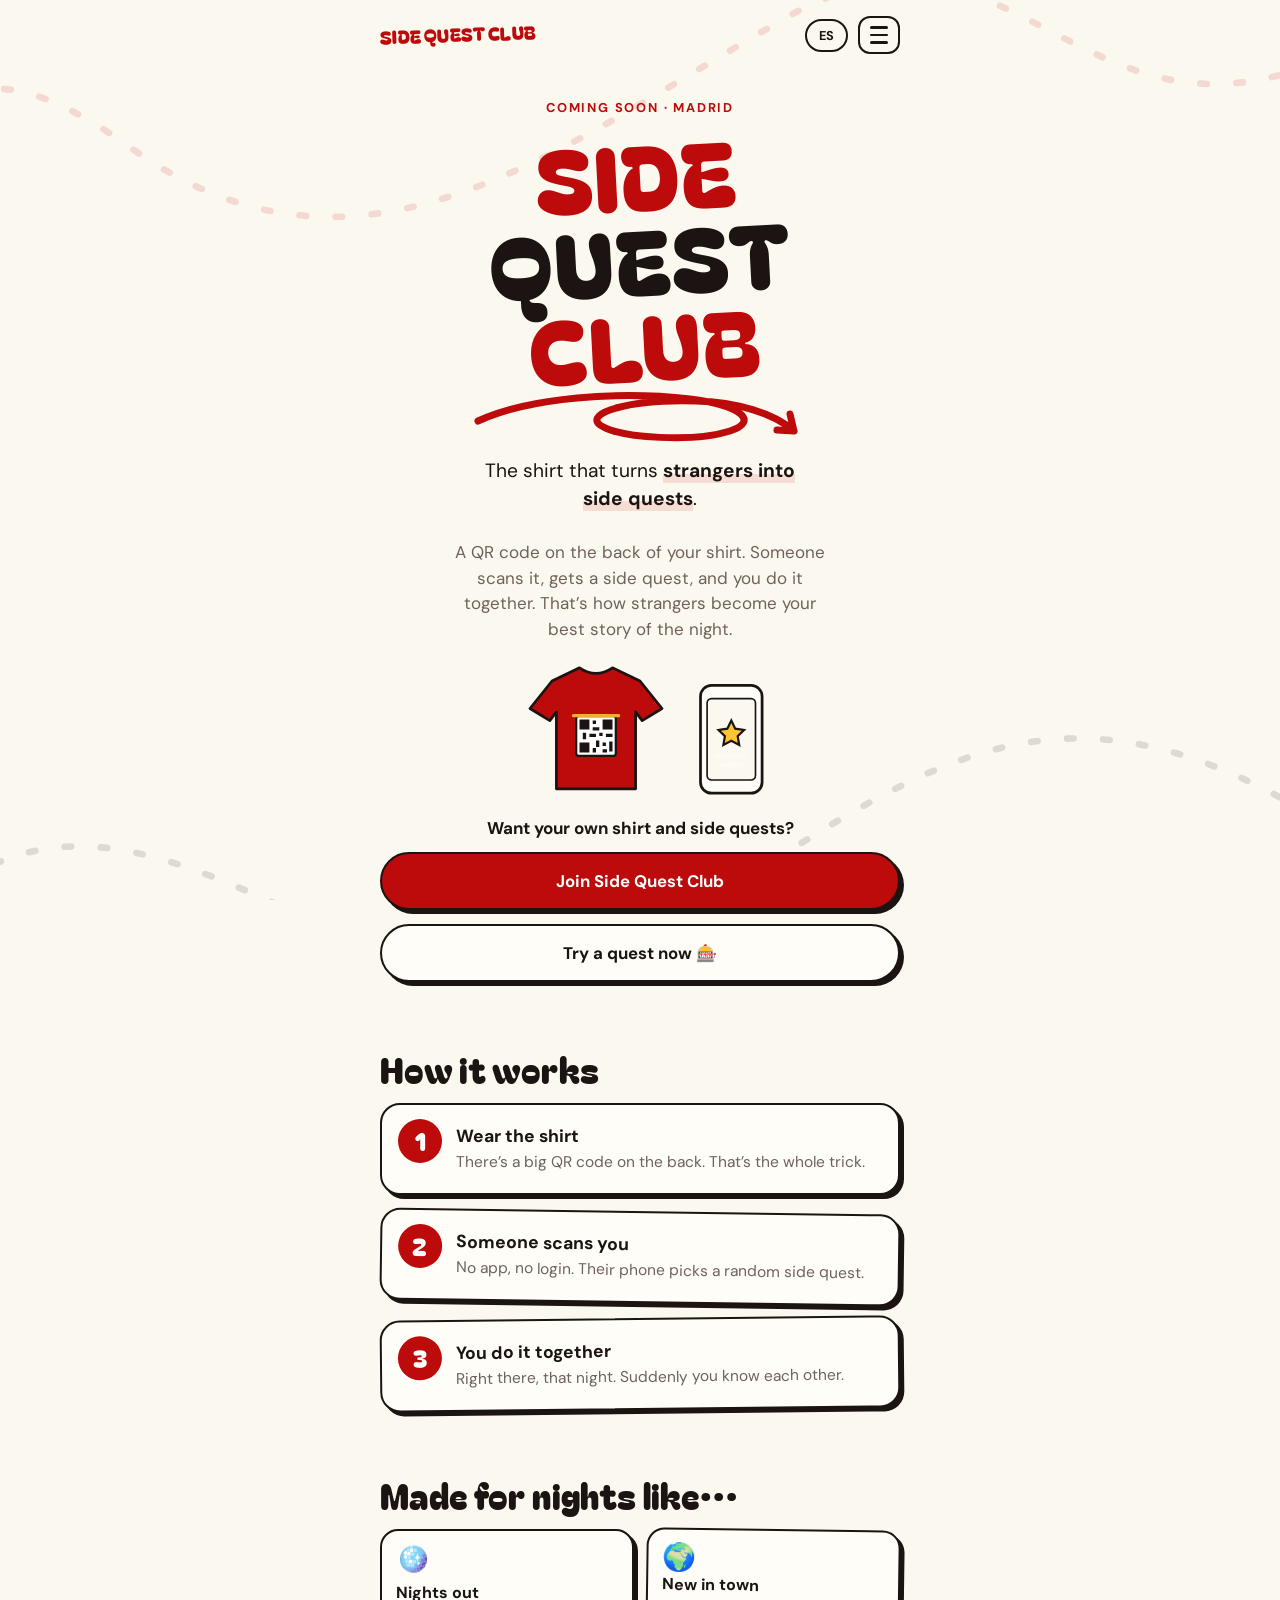
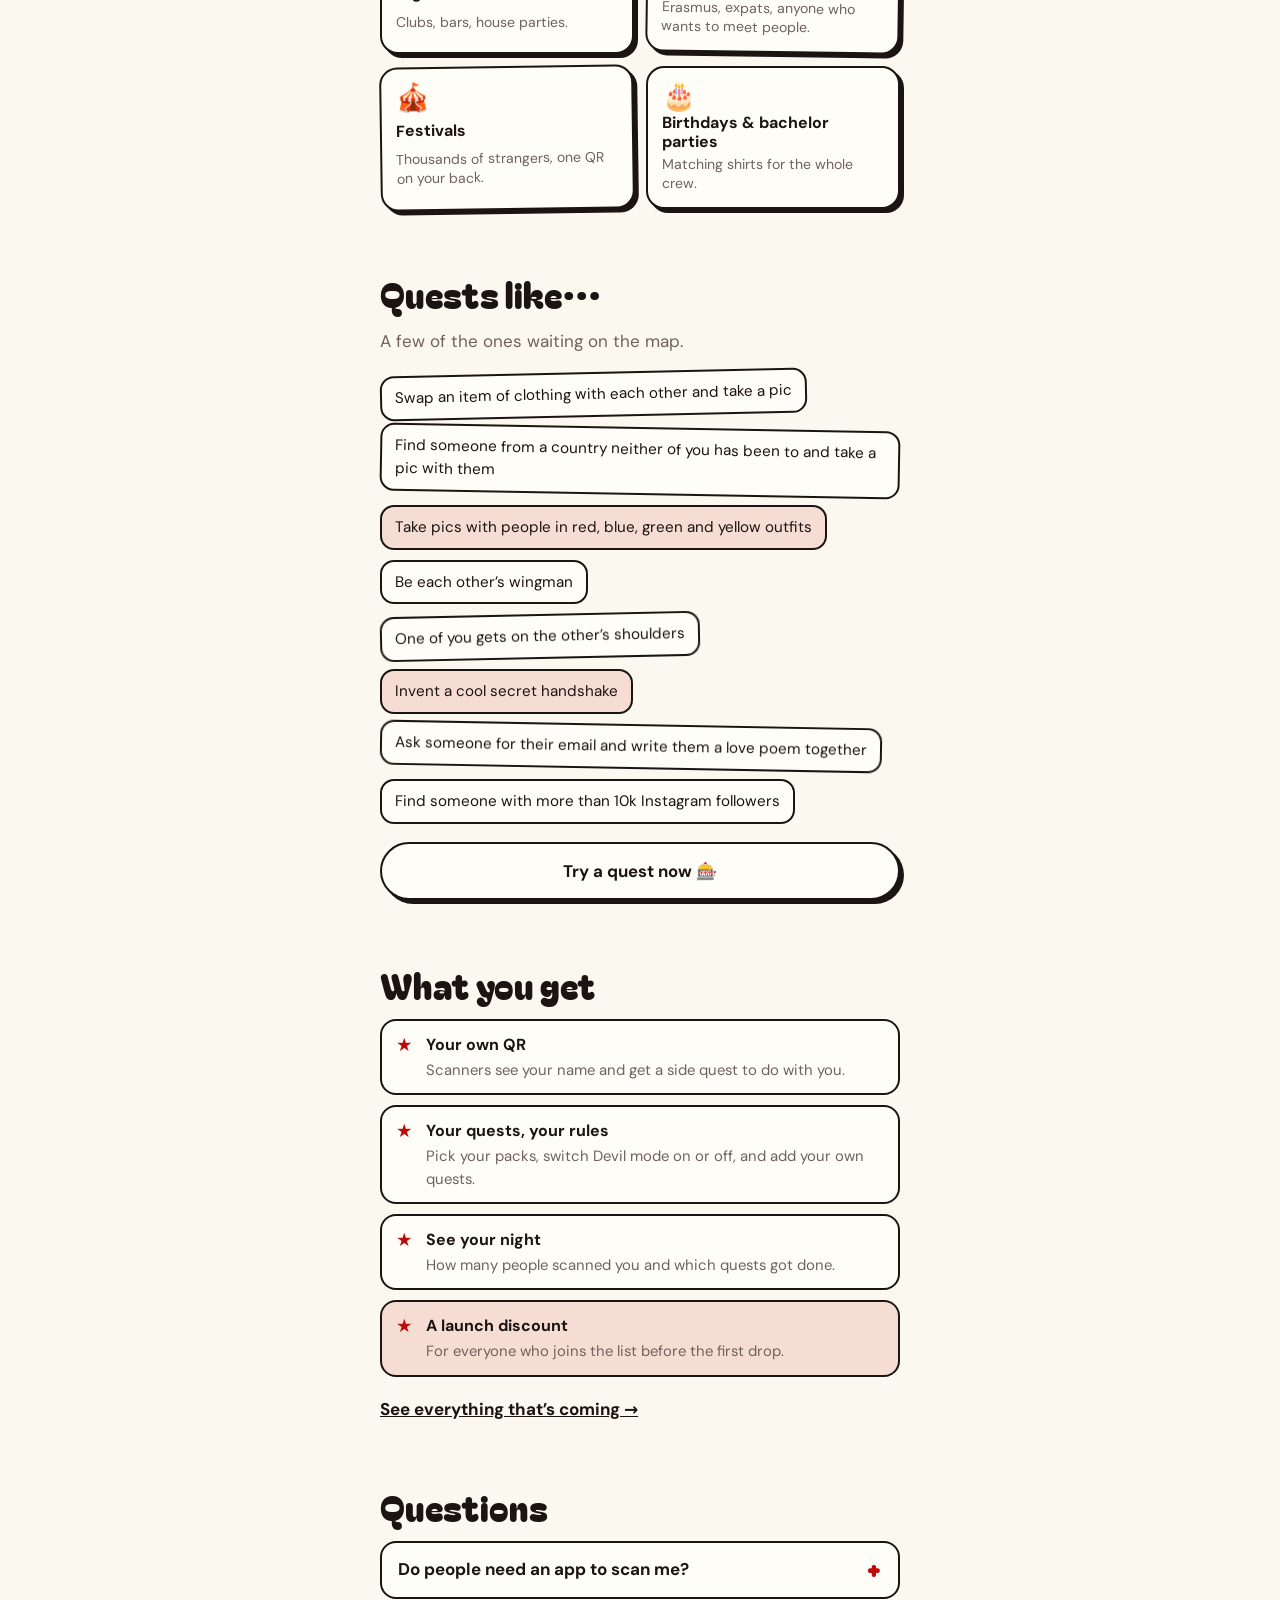
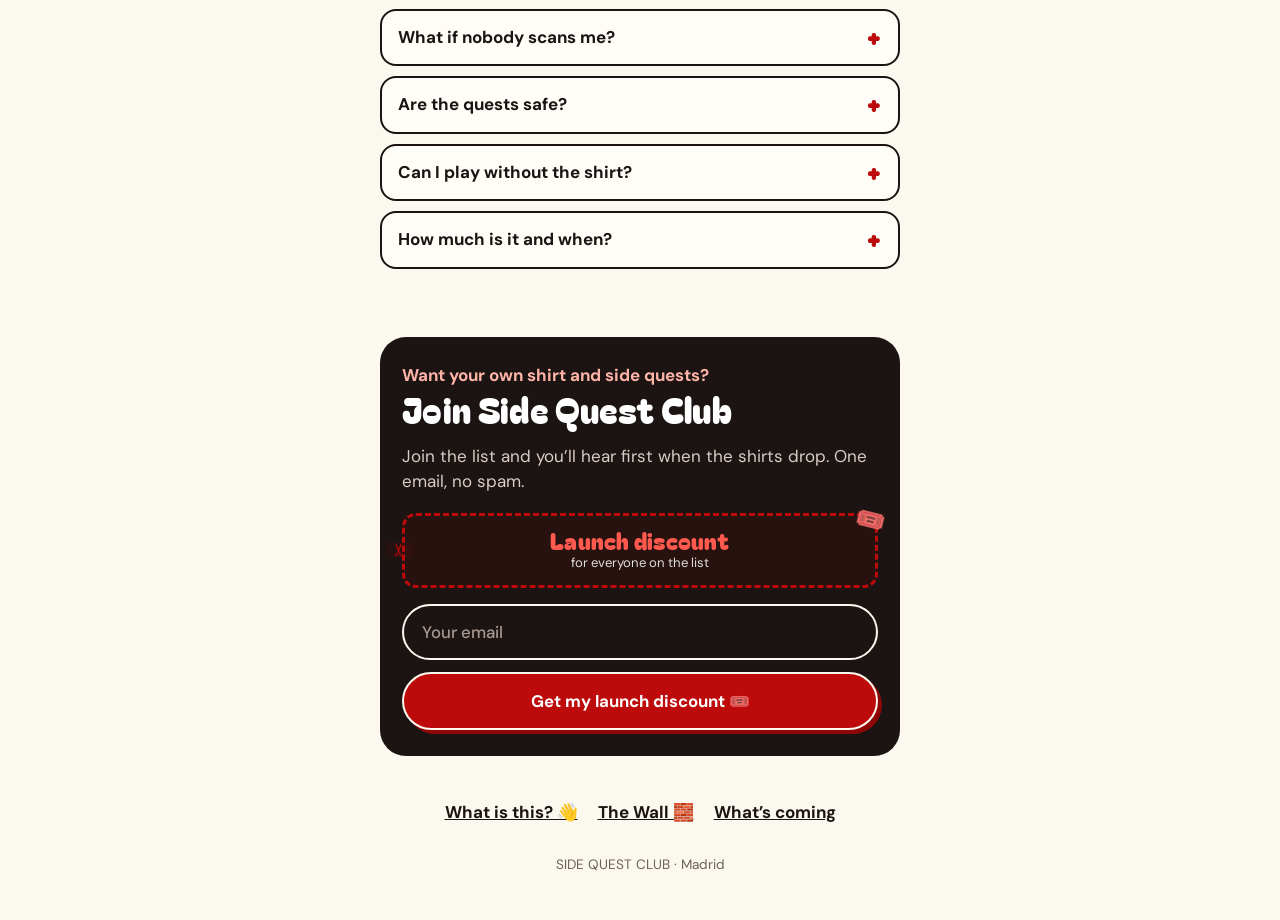
==== commit d044d4d4: "New home page for first-time visitors, wandering quest route, map routes in the background - Home: w" ====
--- a/index.html
+++ b/index.html
@@ -37,12 +37,24 @@
         <h1 class="display"><span>SIDE</span><span class="ink">QUEST</span><span>CLUB</span></h1>
         <svg class="loop" viewBox="0 0 340 60" aria-hidden="true"><path d="M8 34C60 10 150 4 220 12c50 6 70 22 40 32-34 11-110 8-130-6-16-12 30-26 96-24 40 1 78 12 98 30m0 0-4-17m4 17-17-1"/></svg>
         <p class="lede" data-i18n="hLede"></p>
+        <p class="hsub" data-i18n="hSub"></p>
+        <div class="heroart" aria-hidden="true"><svg viewBox="0 0 300 140" class="a-shirt">
+          <path class="tee" d="M70 30L95 18Q110 28 125 18L150 30 170 55 152 66 146 58V128H74V58L68 66 50 55Z"/>
+          <g class="qr"><rect x="92" y="62" width="36" height="36" rx="2" class="qbg"/>
+            <path d="M95 65h9v9h-9zM116 65h9v9h-9zM95 86h9v9h-9z" class="qd"/>
+            <path d="M107 66h3v3h-3zM107 72h6v3h-6zM98 77h3v6h-3zM104 78h6v3h-6zM113 77h3v3h-3zM119 78h6v3h-6zM110 84h3v6h-3zM116 86h3v3h-3zM122 85h3v9h-3zM107 91h3v4h-3zM116 92h4v3h-4z" class="qd"/></g>
+          <rect class="beam" x="88" y="60" width="44" height="3" rx="1.5"/>
+          <g class="phone"><rect x="205" y="34" width="56" height="98" rx="10"/><rect x="211" y="46" width="44" height="74" rx="4" class="scr"/>
+            <path class="pstar" d="M233 66l3.6 7.3 8 1.2-5.8 5.6 1.4 8-7.2-3.8-7.2 3.8 1.4-8-5.8-5.6 8-1.2z"/>
+            <rect class="pl" x="218" y="96" width="30" height="4" rx="2"/><rect class="pl" x="222" y="104" width="22" height="4" rx="2"/></g>
+        </svg></div>
         <p class="ctaq" data-i18n="ctaQ"></p>
         <div class="stack">
-          <a class="btn red ring" href="#club" data-i18n="ctaList"></a>
+          <a class="btn red" href="#join" data-i18n="ctaList"></a>
           <a class="btn" href="p/?s=demo" data-i18n="ctaTry"></a>
         </div>
       </div>
+
       <section>
         <h2 class="display" data-i18n="howH"></h2>
         <div class="steps">
@@ -51,21 +63,53 @@
           <div class="step"><h3 data-i18n="s3h"></h3><p data-i18n="s3p"></p></div>
         </div>
       </section>
+
+      <section>
+        <h2 class="display" data-i18n="forH"></h2>
+        <div class="tiles">
+          <div class="tile"><em>🪩</em><b data-i18n="f1h"></b><span data-i18n="f1p"></span></div>
+          <div class="tile"><em>🌍</em><b data-i18n="f2h"></b><span data-i18n="f2p"></span></div>
+          <div class="tile"><em>🎪</em><b data-i18n="f3h"></b><span data-i18n="f3p"></span></div>
+          <div class="tile"><em>🎂</em><b data-i18n="f4h"></b><span data-i18n="f4p"></span></div>
+        </div>
+      </section>
+
       <section>
         <h2 class="display" data-i18n="questsH"></h2>
         <p class="sub" data-i18n="questsP"></p>
         <div class="chips" id="chips"></div>
-      </section>
-      <section class="stack">
-        <a class="btn" href="#about" data-i18n="hAbout"></a>
-        <a class="btn" href="#wall" data-i18n="hWall"></a>
-      </section>
-      <section>
+        <a class="btn" href="p/?s=demo" data-i18n="ctaTry" style="margin-top:18px"></a>
+      </section>
+
+      <section>
+        <h2 class="display" data-i18n="getH"></h2>
+        <div class="gets">
+          <div><b data-i18n="g1h"></b><span data-i18n="g1p"></span></div>
+          <div><b data-i18n="g2h"></b><span data-i18n="g2p"></span></div>
+          <div><b data-i18n="g3h"></b><span data-i18n="g3p"></span></div>
+          <div><b data-i18n="g4h"></b><span data-i18n="g4p"></span></div>
+        </div>
+        <a class="more" href="#club" data-i18n="seePlan"></a>
+      </section>
+
+      <section>
+        <h2 class="display" data-i18n="faqH"></h2>
+        <div class="faq">
+          <details><summary data-i18n="q1"></summary><p data-i18n="a1"></p></details>
+          <details><summary data-i18n="q2"></summary><p data-i18n="a2"></p></details>
+          <details><summary data-i18n="q3"></summary><p data-i18n="a3"></p></details>
+          <details><summary data-i18n="q4"></summary><p data-i18n="a4"></p></details>
+          <details><summary data-i18n="q5"></summary><p data-i18n="a5"></p></details>
+        </div>
+      </section>
+
+      <section id="join">
         <div class="wlbox">
+          <p class="ctaq light-q" data-i18n="ctaQ"></p>
           <h2 class="display" data-i18n="listH"></h2>
           <p class="sub" data-i18n="listP"></p>
           <div class="coupon"><span class="sc" aria-hidden="true">✂</span><b data-i18n="coupon"></b><small data-i18n="couponS"></small></div>
-        <form class="wl" data-source="home" novalidate>
+          <form class="wl" data-source="home" novalidate>
             <input type="email" name="email" autocomplete="email" inputmode="email" autocapitalize="off" autocorrect="off" maxlength="120" aria-label="Email">
             <p class="wlerr" hidden></p>
             <button class="btn red" type="submit"></button>
@@ -73,6 +117,8 @@
           <p class="demo" hidden></p>
         </div>
       </section>
+
+      <nav class="footlinks"><a href="#about" data-i18n="mAbout"></a><a href="#wall" data-i18n="mWall"></a><a href="#club" data-i18n="fComing"></a></nav>
     </section>
 
     <!-- ===== WALL ===== -->
--- a/css/style.css
+++ b/css/style.css
@@ -401,3 +401,39 @@
   6%{opacity:1;transform:rotate(0)}
   7.5%,100%{opacity:0;transform:translateY(6px)}}
 @media (prefers-reduced-motion:reduce){.peek{animation:none;opacity:1}}
+
+/* ===== background routes ===== */
+.bgmap{position:fixed;inset:0;width:100%;height:100%;z-index:0;pointer-events:none;opacity:.13}
+.bgmap path{fill:none;stroke:var(--ink);stroke-width:2;stroke-dasharray:2 9;stroke-linecap:round;animation:wander 26s linear infinite}
+.bgmap path.r{stroke:var(--red);animation-duration:34s;animation-direction:reverse}
+.bgmap .x{stroke:var(--red);stroke-width:3;stroke-dasharray:none;animation:none}
+@keyframes wander{to{stroke-dashoffset:-220}}
+.wrap{position:relative;z-index:1}
+.quote~*,#v-quote{position:relative}
+@media (prefers-reduced-motion:reduce){.bgmap path{animation:none}}
+
+/* ===== home ===== */
+.hsub{max-width:32ch;margin:0 auto 6px;color:var(--mute)}
+.heroart{display:flex;justify-content:center;margin:4px 0 14px}
+.heroart svg{width:100%;max-width:330px;height:auto}
+.tiles{display:grid;grid-template-columns:1fr 1fr;gap:12px}
+.tile{background:var(--card);border:2.5px solid var(--ink);border-radius:18px;padding:14px;box-shadow:var(--sh);display:grid;gap:4px}
+.tile em{font-style:normal;font-size:1.7rem;line-height:1}
+.tile b{font-size:1rem;line-height:1.2}
+.tile span{font-size:.88rem;color:var(--mute);line-height:1.35}
+.tile:nth-child(2){transform:rotate(.8deg)}.tile:nth-child(3){transform:rotate(-.8deg)}
+.gets{display:grid;gap:10px;margin-bottom:6px}
+.gets div{display:grid;gap:2px;padding:12px 14px 12px 44px;position:relative;background:var(--card);border:2.5px solid var(--ink);border-radius:16px}
+.gets div::before{content:"★";position:absolute;left:14px;top:11px;color:var(--red);font-size:1.15rem}
+.gets div:last-child{background:var(--blush)}
+.gets b{font-size:1rem}.gets span{color:var(--mute);font-size:.93rem}
+.faq{display:grid;gap:10px}
+.faq details{background:var(--card);border:2.5px solid var(--ink);border-radius:16px;padding:0 16px}
+.faq summary{cursor:pointer;font-weight:700;padding:14px 26px 14px 0;list-style:none;position:relative}
+.faq summary::-webkit-details-marker{display:none}
+.faq summary::after{content:"+";position:absolute;right:0;top:9px;font:400 1.5rem "Bagel Fat One",sans-serif;color:var(--redt)}
+.faq details[open] summary::after{content:"–"}
+.faq details p{color:var(--mute);padding:0 0 14px;margin:0}
+.light-q{color:#ffb4a8;margin-bottom:4px}
+.footlinks{display:flex;justify-content:center;flex-wrap:wrap;gap:8px 20px;padding:10px 0 0;font-weight:700}
+.footlinks a{color:var(--ink)}
